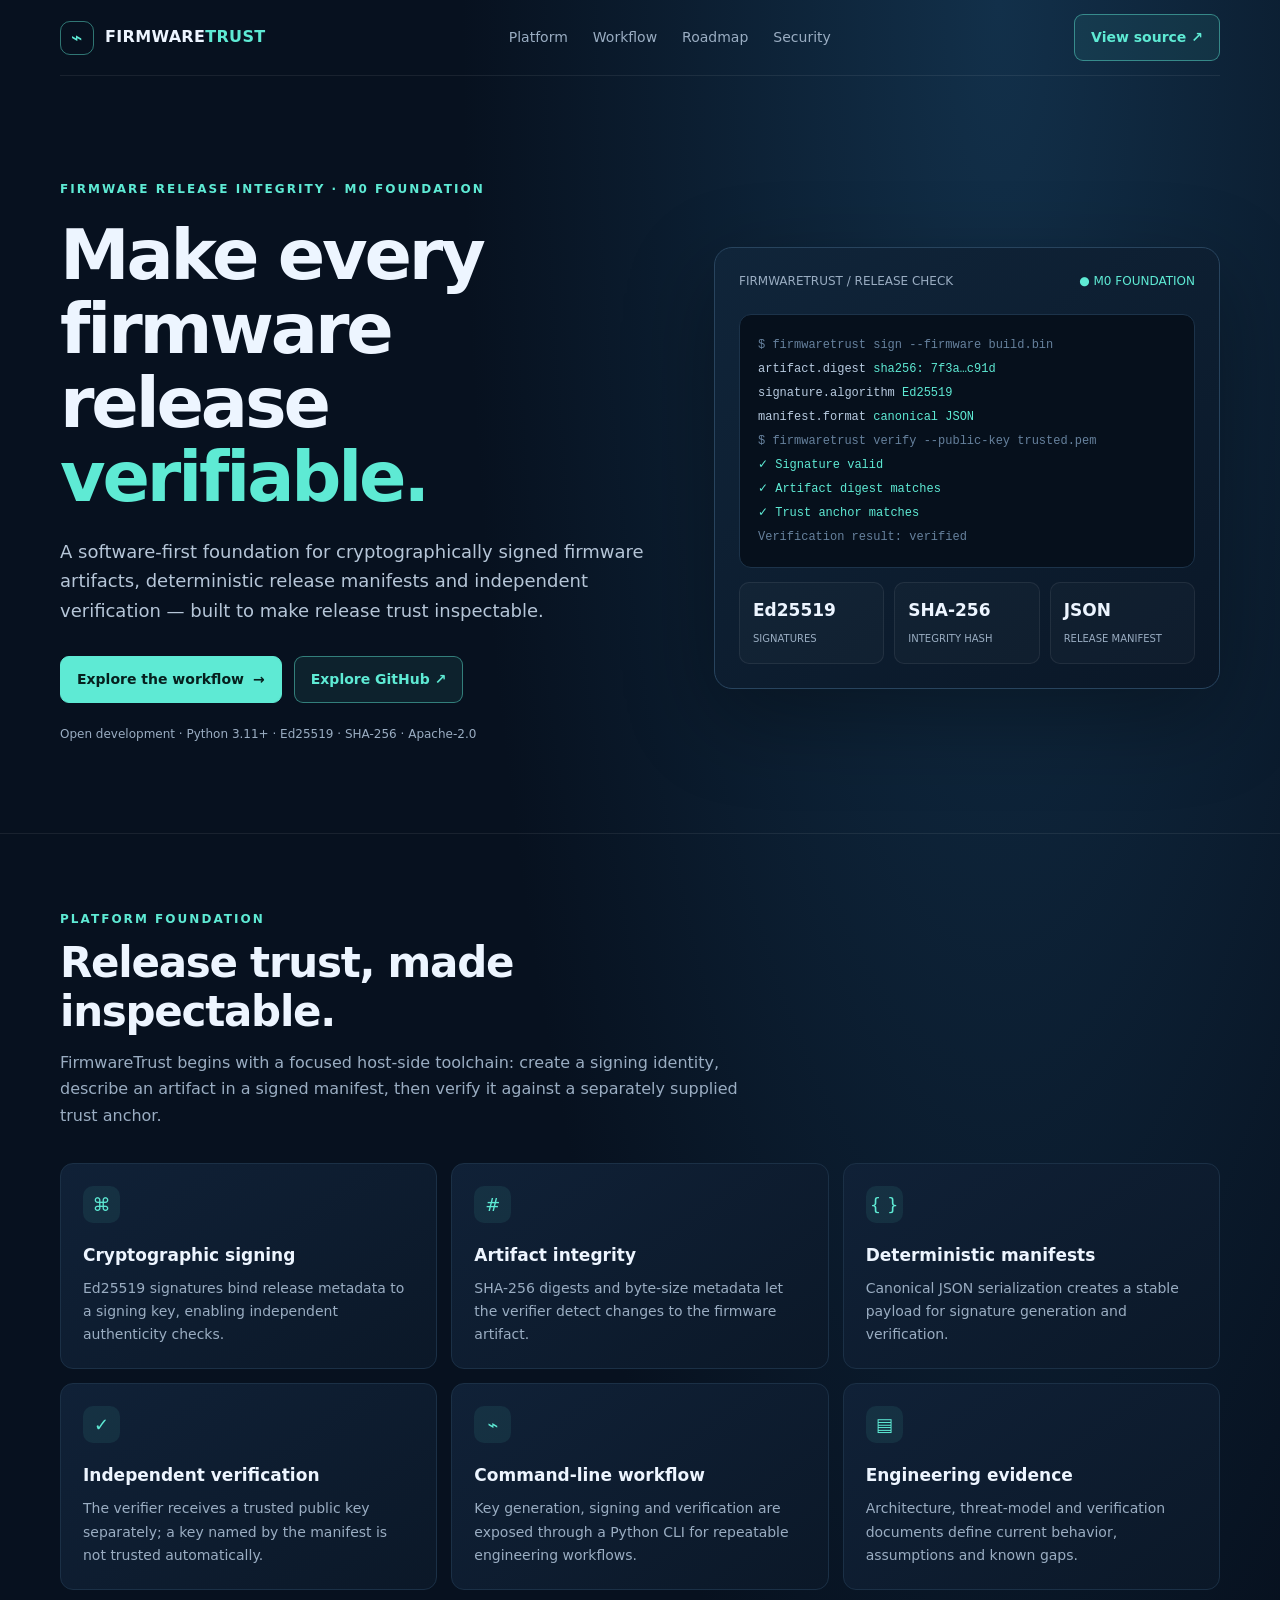
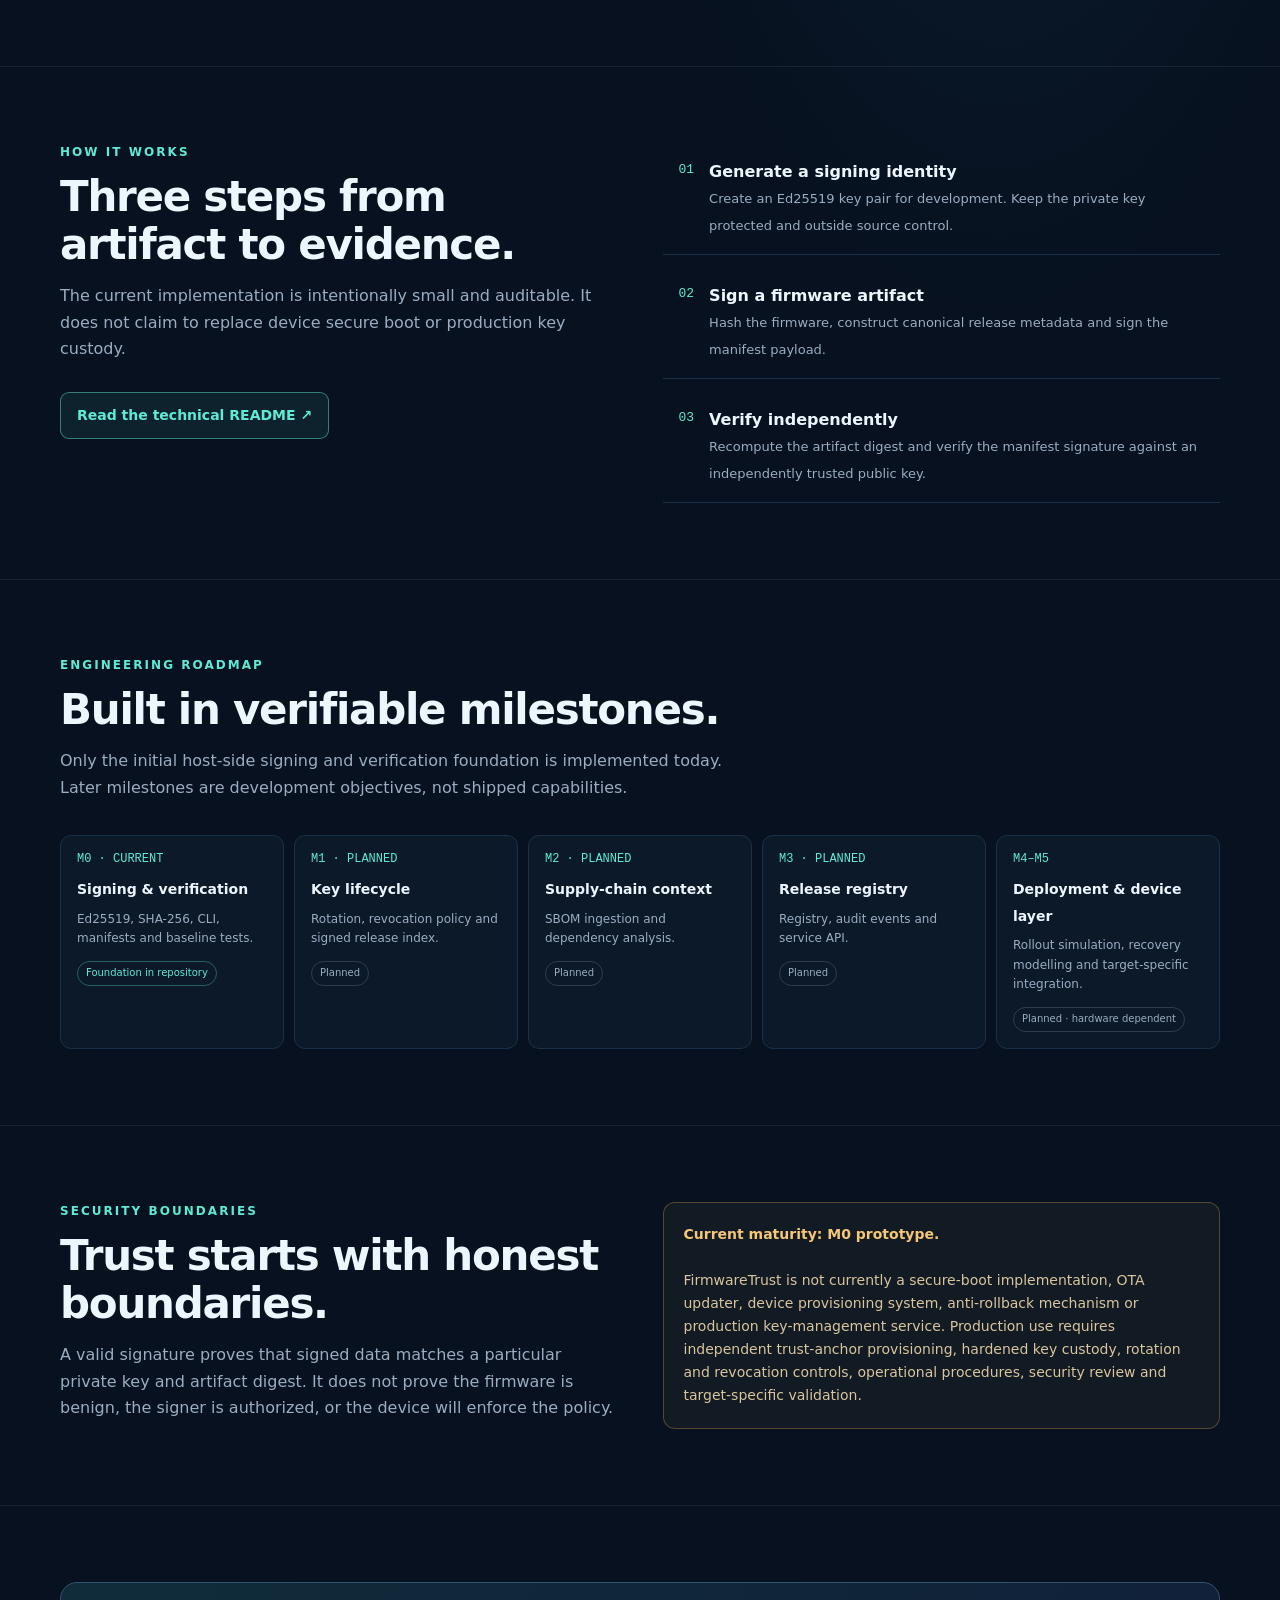
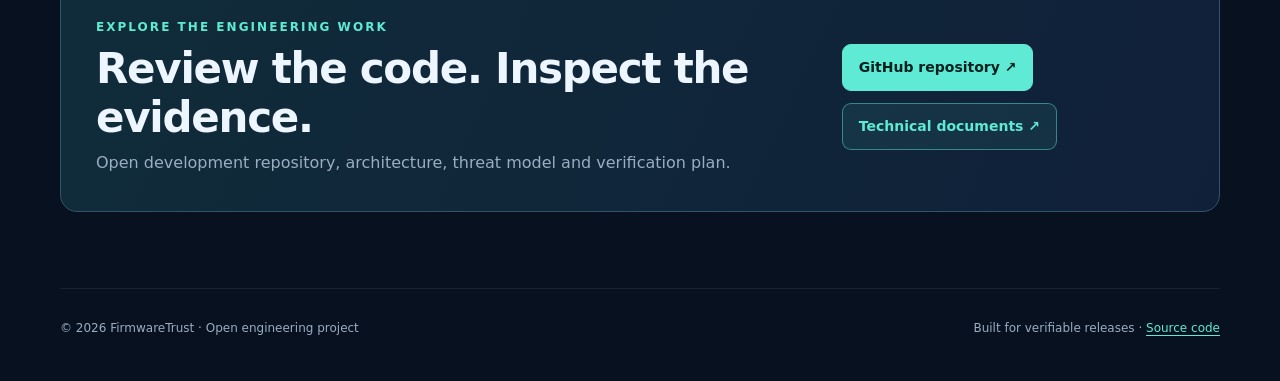
==== index.html @ 065ab433 "feat: add investor-ready FirmwareTrust product site" ====
<!doctype html>
<html lang="en">
<head>
<meta charset="utf-8"><meta name="viewport" content="width=device-width,initial-scale=1">
<meta name="theme-color" content="#07111f">
<meta name="description" content="FirmwareTrust — verifiable firmware releases, cryptographic signing and release integrity workflows.">
<meta property="og:title" content="FirmwareTrust | Firmware release integrity">
<meta property="og:description" content="A software-first foundation for trusted firmware releases.">
<title>FirmwareTrust — Firmware release integrity</title>
<style>
:root{color-scheme:dark;--bg:#07111f;--panel:#0d1b2c;--line:#1b3046;--muted:#9aadc2;--text:#edf5ff;--cyan:#5eead4;--blue:#7cb7ff;--amber:#f5c777;--max:1160px}
*{box-sizing:border-box}html{scroll-behavior:smooth}body{margin:0;background:radial-gradient(ellipse at 78% 0%,#12304a 0,transparent 38%),var(--bg);color:var(--text);font:16px/1.65 Inter,ui-sans-serif,system-ui,-apple-system,Segoe UI,sans-serif}a{color:inherit;text-decoration:none}.wrap{width:min(var(--max),calc(100% - 40px));margin:auto}.nav{height:76px;display:flex;align-items:center;justify-content:space-between;border-bottom:1px solid #ffffff12}.brand{display:flex;align-items:center;gap:11px;font-weight:750;letter-spacing:.02em}.mark{width:34px;height:34px;border:1px solid #5eead477;border-radius:10px;display:grid;place-items:center;color:var(--cyan);font-size:19px}.navlinks{display:flex;gap:25px;color:var(--muted);font-size:14px}.navlinks a:hover,.textlink:hover{color:var(--cyan)}.button{display:inline-flex;align-items:center;justify-content:center;gap:9px;border:1px solid #5eead477;background:#5eead414;color:var(--cyan);border-radius:9px;padding:11px 16px;font-weight:650;font-size:14px;transition:.2s}.button.primary{background:var(--cyan);color:#06201e;border-color:var(--cyan)}.button:hover{transform:translateY(-2px);filter:brightness(1.08)}.hero{padding:104px 0 76px;display:grid;grid-template-columns:1.08fr .92fr;gap:60px;align-items:center}.eyebrow{color:var(--cyan);font-size:12px;font-weight:750;letter-spacing:.17em;text-transform:uppercase}.hero h1{font-size:clamp(42px,6vw,70px);line-height:1.06;letter-spacing:-.045em;margin:18px 0 22px;max-width:720px}.hero h1 span{color:var(--cyan)}.lead{font-size:18px;color:#b6c6d8;max-width:620px}.actions{display:flex;gap:12px;flex-wrap:wrap;margin-top:30px}.micro{margin-top:22px;color:var(--muted);font-size:12px}.visual{background:linear-gradient(145deg,#10253a,#0a1727);border:1px solid #28445e;border-radius:18px;padding:24px;box-shadow:0 28px 90px #0005}.visualtop{display:flex;justify-content:space-between;color:var(--muted);font-size:12px;margin-bottom:22px}.live{color:var(--cyan)}.terminal{background:#06101c;border:1px solid #1c334a;border-radius:12px;padding:18px;font:12px/2 ui-monospace,SFMono-Regular,monospace;color:#b8cbe0;overflow:hidden}.terminal .ok{color:var(--cyan)}.terminal .dim{color:#66819d}.metricrow{display:grid;grid-template-columns:repeat(3,1fr);gap:10px;margin-top:14px}.metric{background:#ffffff06;border:1px solid #ffffff12;padding:13px;border-radius:10px}.metric b{display:block;font-size:17px}.metric small{color:var(--muted);font-size:10px}.section{padding:76px 0;border-top:1px solid #ffffff12}.sectionhead{max-width:700px;margin-bottom:34px}.section h2{font-size:clamp(28px,4vw,42px);letter-spacing:-.03em;line-height:1.15;margin:10px 0 14px}.sub{color:var(--muted);margin:0}.grid{display:grid;grid-template-columns:repeat(3,1fr);gap:14px}.card{padding:22px;background:linear-gradient(145deg,#102137,#0b1828);border:1px solid var(--line);border-radius:13px}.icon{width:37px;height:37px;border-radius:10px;background:#5eead414;color:var(--cyan);display:grid;place-items:center;margin-bottom:18px;font-size:18px}.card h3{margin:0 0 8px;font-size:17px}.card p{margin:0;color:var(--muted);font-size:14px}.split{display:grid;grid-template-columns:1fr 1fr;gap:45px;align-items:start}.steps{display:grid;gap:12px}.step{display:flex;gap:15px;padding:16px;border-bottom:1px solid var(--line)}.num{color:var(--cyan);font:13px ui-monospace,monospace;padding-top:3px}.step b{display:block}.step span{color:var(--muted);font-size:13px}.notice{border:1px solid #8e713a88;background:#f5c7770c;padding:20px;border-radius:12px;color:#d9c59e;font-size:14px}.notice b{color:var(--amber)}.roadmap{display:grid;grid-template-columns:repeat(5,1fr);gap:10px}.milestone{border:1px solid var(--line);background:#0c1929;border-radius:11px;padding:16px}.milestone strong{display:block;color:var(--cyan);font:12px ui-monospace,monospace;margin-bottom:10px}.milestone b{font-size:14px}.milestone p{font-size:12px;color:var(--muted);margin:7px 0 0}.status{display:inline-block;border:1px solid #5eead455;border-radius:30px;padding:3px 8px;color:var(--cyan);font-size:10px;margin-top:12px}.status.planned{color:var(--muted);border-color:#71849a55}.cta{background:linear-gradient(115deg,#102c3a,#102039);border:1px solid #31546a;border-radius:17px;padding:35px;display:flex;justify-content:space-between;gap:25px;align-items:center}.cta p{color:var(--muted);margin:8px 0 0}.footer{padding:30px 0 42px;color:var(--muted);font-size:12px;display:flex;justify-content:space-between;gap:15px;border-top:1px solid #ffffff12}.textlink{color:var(--cyan);text-decoration:underline;text-underline-offset:3px}
@media(max-width:850px){.hero{grid-template-columns:1fr;padding:75px 0 55px;gap:35px}.grid{grid-template-columns:repeat(2,1fr)}.roadmap{grid-template-columns:repeat(2,1fr)}.split{grid-template-columns:1fr}.navlinks{display:none}}
@media(max-width:540px){.wrap{width:min(var(--max),calc(100% - 28px))}.hero h1{font-size:43px}.grid{grid-template-columns:1fr}.roadmap{grid-template-columns:1fr}.cta,.footer{flex-direction:column;align-items:flex-start}.section{padding:55px 0}.visual{padding:16px}.metricrow{gap:6px}.metric{padding:9px}}
</style>
</head>
<body>
<header class="wrap nav"><a class="brand" href="#"><span class="mark">⌁</span><span>FIRMWARE<span style="color:var(--cyan)">TRUST</span></span></a><nav class="navlinks"><a href="#platform">Platform</a><a href="#workflow">Workflow</a><a href="#roadmap">Roadmap</a><a href="#security">Security</a></nav><a class="button" href="https://github.com/yobi369/FirmwareTrust" target="_blank" rel="noreferrer">View source ↗</a></header>
<main>
<section class="wrap hero"><div><div class="eyebrow">Firmware release integrity · M0 foundation</div><h1>Make every firmware release <span>verifiable.</span></h1><p class="lead">A software-first foundation for cryptographically signed firmware artifacts, deterministic release manifests and independent verification — built to make release trust inspectable.</p><div class="actions"><a class="button primary" href="#workflow">Explore the workflow <span>→</span></a><a class="button" href="https://github.com/yobi369/FirmwareTrust" target="_blank" rel="noreferrer">Explore GitHub ↗</a></div><p class="micro">Open development · Python 3.11+ · Ed25519 · SHA-256 · Apache-2.0</p></div>
<div class="visual"><div class="visualtop"><span>FIRMWARETRUST / RELEASE CHECK</span><span class="live">● M0 FOUNDATION</span></div><div class="terminal"><div class="dim">$ firmwaretrust sign --firmware build.bin</div><div>artifact.digest <span class="ok">sha256: 7f3a…c91d</span></div><div>signature.algorithm <span class="ok">Ed25519</span></div><div>manifest.format <span class="ok">canonical JSON</span></div><div class="dim">$ firmwaretrust verify --public-key trusted.pem</div><div class="ok">✓ Signature valid</div><div class="ok">✓ Artifact digest matches</div><div class="ok">✓ Trust anchor matches</div><div class="dim">Verification result: verified</div></div><div class="metricrow"><div class="metric"><b>Ed25519</b><small>SIGNATURES</small></div><div class="metric"><b>SHA-256</b><small>INTEGRITY HASH</small></div><div class="metric"><b>JSON</b><small>RELEASE MANIFEST</small></div></div></div></section>
<section class="section" id="platform"><div class="wrap"><div class="sectionhead"><div class="eyebrow">Platform foundation</div><h2>Release trust, made inspectable.</h2><p class="sub">FirmwareTrust begins with a focused host-side toolchain: create a signing identity, describe an artifact in a signed manifest, then verify it against a separately supplied trust anchor.</p></div><div class="grid">
<article class="card"><div class="icon">⌘</div><h3>Cryptographic signing</h3><p>Ed25519 signatures bind release metadata to a signing key, enabling independent authenticity checks.</p></article>
<article class="card"><div class="icon">#</div><h3>Artifact integrity</h3><p>SHA-256 digests and byte-size metadata let the verifier detect changes to the firmware artifact.</p></article>
<article class="card"><div class="icon">{ }</div><h3>Deterministic manifests</h3><p>Canonical JSON serialization creates a stable payload for signature generation and verification.</p></article>
<article class="card"><div class="icon">✓</div><h3>Independent verification</h3><p>The verifier receives a trusted public key separately; a key named by the manifest is not trusted automatically.</p></article>
<article class="card"><div class="icon">⌁</div><h3>Command-line workflow</h3><p>Key generation, signing and verification are exposed through a Python CLI for repeatable engineering workflows.</p></article>
<article class="card"><div class="icon">▤</div><h3>Engineering evidence</h3><p>Architecture, threat-model and verification documents define current behavior, assumptions and known gaps.</p></article>
</div></div></section>
<section class="section" id="workflow"><div class="wrap split"><div><div class="eyebrow">How it works</div><h2>Three steps from artifact to evidence.</h2><p class="sub">The current implementation is intentionally small and auditable. It does not claim to replace device secure boot or production key custody.</p><div class="actions"><a class="button" href="https://github.com/yobi369/FirmwareTrust/blob/main/README.md" target="_blank" rel="noreferrer">Read the technical README ↗</a></div></div><div class="steps"><div class="step"><div class="num">01</div><div><b>Generate a signing identity</b><span>Create an Ed25519 key pair for development. Keep the private key protected and outside source control.</span></div></div><div class="step"><div class="num">02</div><div><b>Sign a firmware artifact</b><span>Hash the firmware, construct canonical release metadata and sign the manifest payload.</span></div></div><div class="step"><div class="num">03</div><div><b>Verify independently</b><span>Recompute the artifact digest and verify the manifest signature against an independently trusted public key.</span></div></div></div></div></section>
<section class="section" id="roadmap"><div class="wrap"><div class="sectionhead"><div class="eyebrow">Engineering roadmap</div><h2>Built in verifiable milestones.</h2><p class="sub">Only the initial host-side signing and verification foundation is implemented today. Later milestones are development objectives, not shipped capabilities.</p></div><div class="roadmap"><div class="milestone"><strong>M0 · CURRENT</strong><b>Signing & verification</b><p>Ed25519, SHA-256, CLI, manifests and baseline tests.</p><span class="status">Foundation in repository</span></div><div class="milestone"><strong>M1 · PLANNED</strong><b>Key lifecycle</b><p>Rotation, revocation policy and signed release index.</p><span class="status planned">Planned</span></div><div class="milestone"><strong>M2 · PLANNED</strong><b>Supply-chain context</b><p>SBOM ingestion and dependency analysis.</p><span class="status planned">Planned</span></div><div class="milestone"><strong>M3 · PLANNED</strong><b>Release registry</b><p>Registry, audit events and service API.</p><span class="status planned">Planned</span></div><div class="milestone"><strong>M4–M5</strong><b>Deployment & device layer</b><p>Rollout simulation, recovery modelling and target-specific integration.</p><span class="status planned">Planned · hardware dependent</span></div></div></div></section>
<section class="section" id="security"><div class="wrap split"><div><div class="eyebrow">Security boundaries</div><h2>Trust starts with honest boundaries.</h2><p class="sub">A valid signature proves that signed data matches a particular private key and artifact digest. It does not prove the firmware is benign, the signer is authorized, or the device will enforce the policy.</p></div><div class="notice"><b>Current maturity: M0 prototype.</b><br><br>FirmwareTrust is not currently a secure-boot implementation, OTA updater, device provisioning system, anti-rollback mechanism or production key-management service. Production use requires independent trust-anchor provisioning, hardened key custody, rotation and revocation controls, operational procedures, security review and target-specific validation.</div></div></section>
<section class="section"><div class="wrap"><div class="cta"><div><div class="eyebrow">Explore the engineering work</div><h2 style="margin:8px 0 0">Review the code. Inspect the evidence.</h2><p>Open development repository, architecture, threat model and verification plan.</p></div><div class="actions" style="margin:0"><a class="button primary" href="https://github.com/yobi369/FirmwareTrust" target="_blank" rel="noreferrer">GitHub repository ↗</a><a class="button" href="https://github.com/yobi369/FirmwareTrust/tree/main/docs" target="_blank" rel="noreferrer">Technical documents ↗</a></div></div></div></section>
</main>
<footer class="wrap footer"><span>© <span id="year"></span> FirmwareTrust · Open engineering project</span><span>Built for verifiable releases · <a class="textlink" href="https://github.com/yobi369/FirmwareTrust">Source code</a></span></footer>
<script>document.getElementById('year').textContent=new Date().getFullYear();</script>
</body></html>
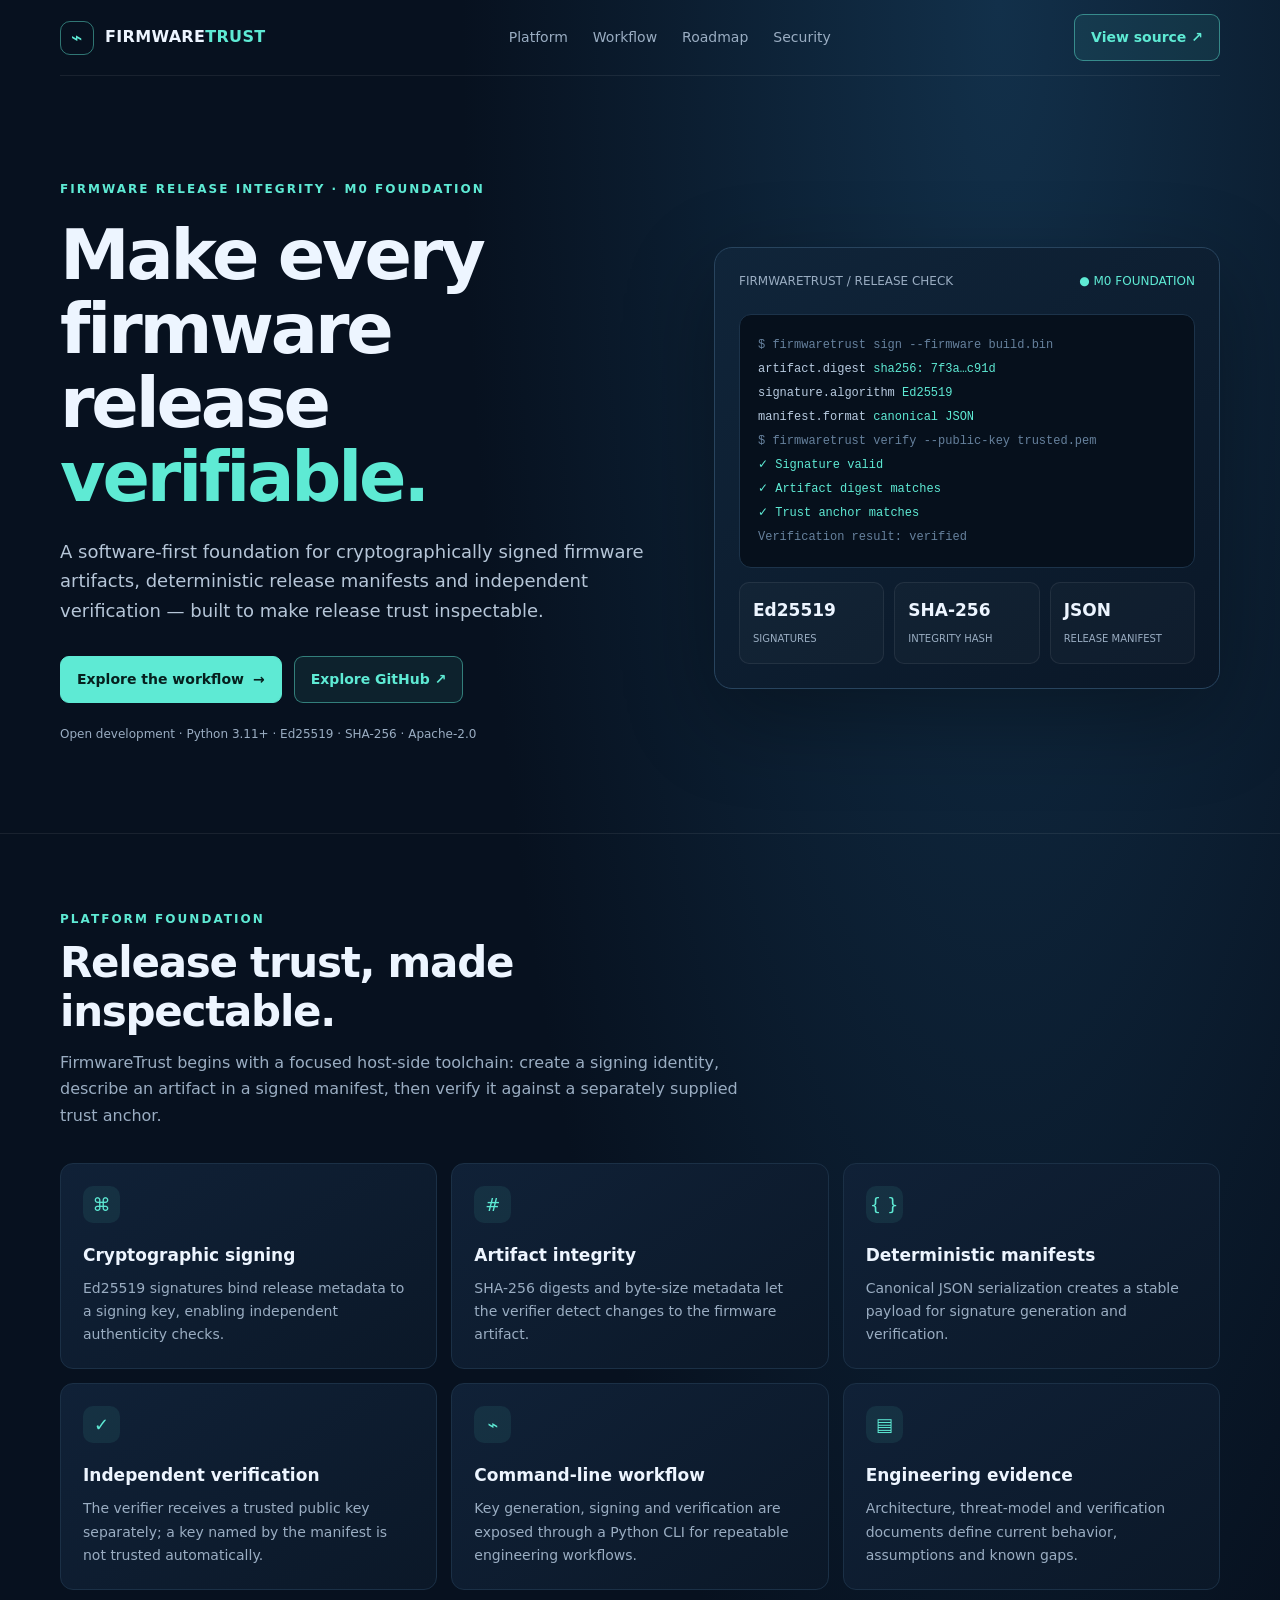
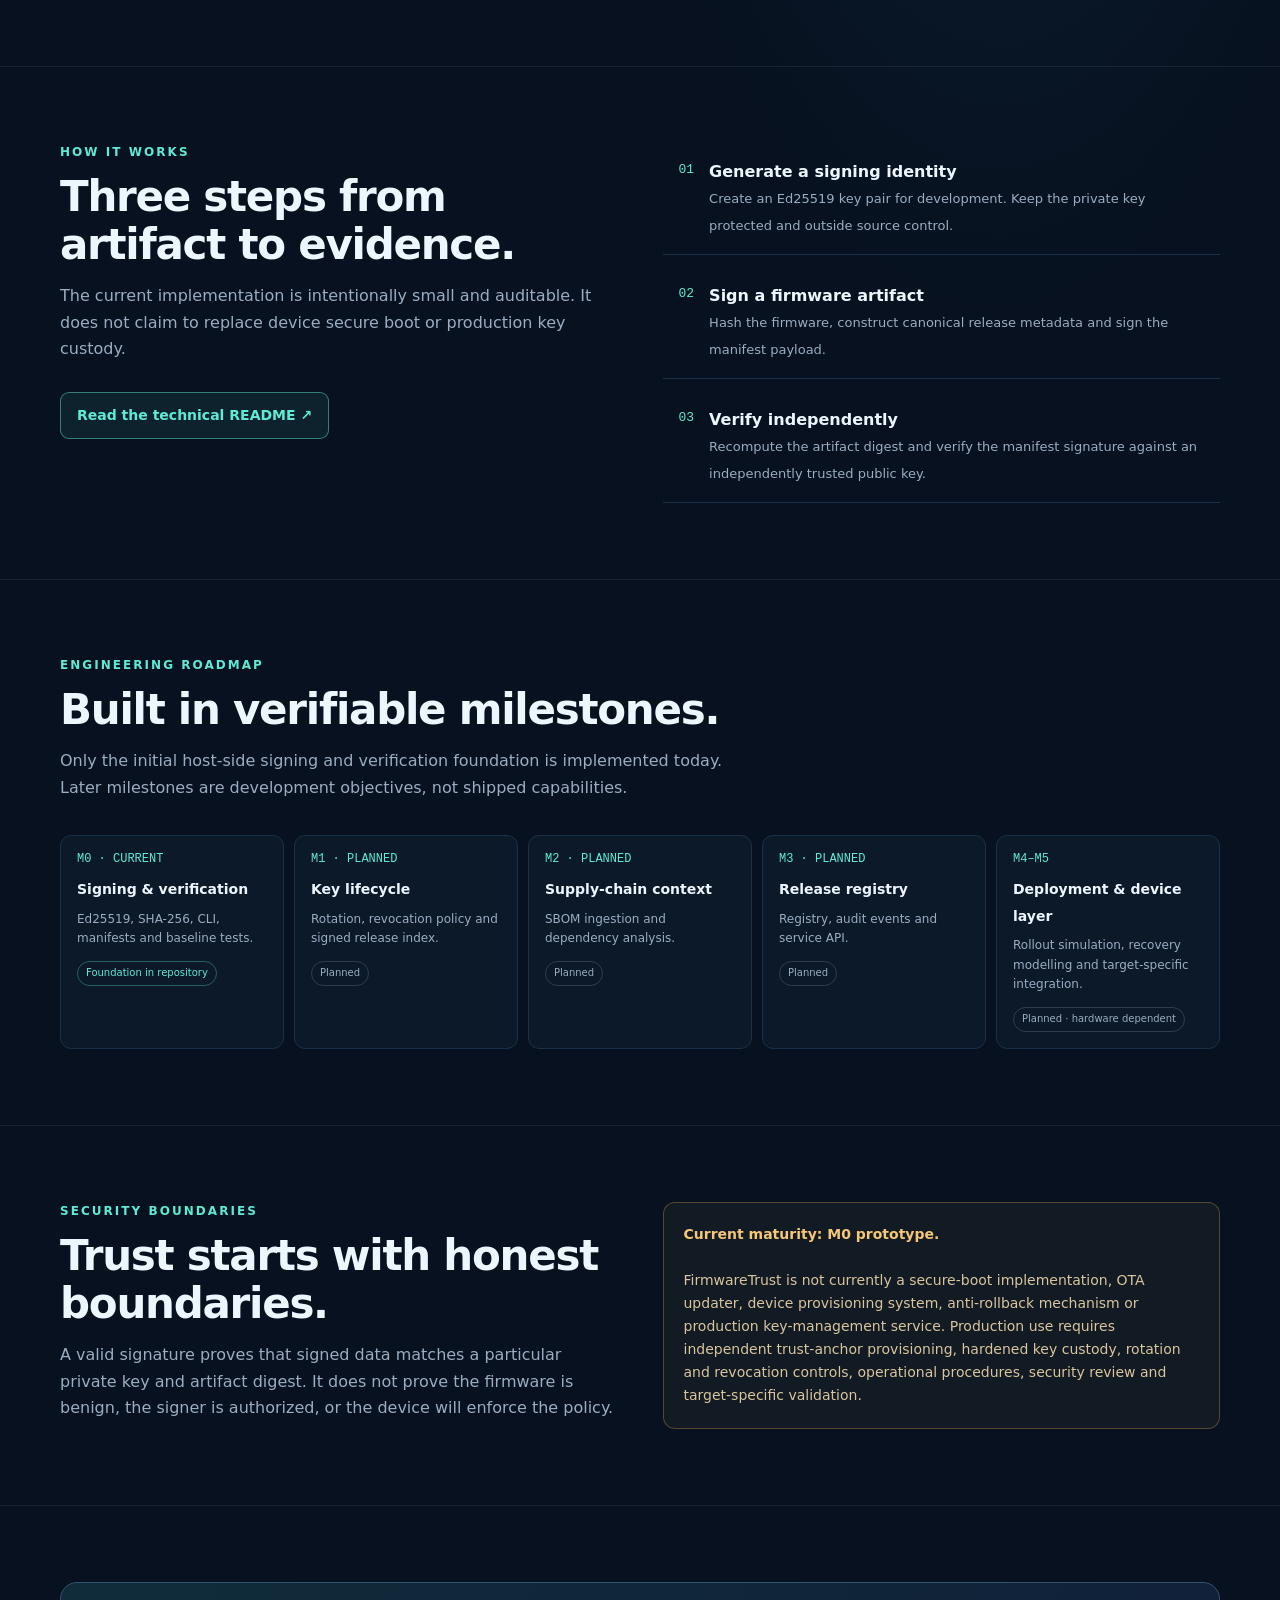
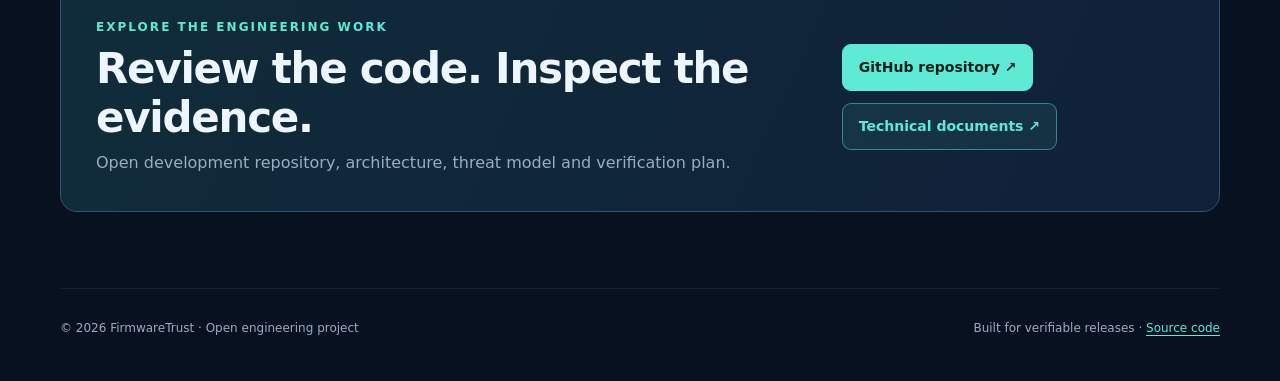
==== commit 432c6e00: "chore: remove unnecessary inline script from public site" ====
--- a/index.html
+++ b/index.html
@@ -32,6 +32,6 @@
 <section class="section" id="security"><div class="wrap split"><div><div class="eyebrow">Security boundaries</div><h2>Trust starts with honest boundaries.</h2><p class="sub">A valid signature proves that signed data matches a particular private key and artifact digest. It does not prove the firmware is benign, the signer is authorized, or the device will enforce the policy.</p></div><div class="notice"><b>Current maturity: M0 prototype.</b><br><br>FirmwareTrust is not currently a secure-boot implementation, OTA updater, device provisioning system, anti-rollback mechanism or production key-management service. Production use requires independent trust-anchor provisioning, hardened key custody, rotation and revocation controls, operational procedures, security review and target-specific validation.</div></div></section>
 <section class="section"><div class="wrap"><div class="cta"><div><div class="eyebrow">Explore the engineering work</div><h2 style="margin:8px 0 0">Review the code. Inspect the evidence.</h2><p>Open development repository, architecture, threat model and verification plan.</p></div><div class="actions" style="margin:0"><a class="button primary" href="https://github.com/yobi369/FirmwareTrust" target="_blank" rel="noreferrer">GitHub repository ↗</a><a class="button" href="https://github.com/yobi369/FirmwareTrust/tree/main/docs" target="_blank" rel="noreferrer">Technical documents ↗</a></div></div></div></section>
 </main>
-<footer class="wrap footer"><span>© <span id="year"></span> FirmwareTrust · Open engineering project</span><span>Built for verifiable releases · <a class="textlink" href="https://github.com/yobi369/FirmwareTrust">Source code</a></span></footer>
-<script>document.getElementById('year').textContent=new Date().getFullYear();</script>
+<footer class="wrap footer"><span>© 2026 FirmwareTrust · Open engineering project</span><span>Built for verifiable releases · <a class="textlink" href="https://github.com/yobi369/FirmwareTrust">Source code</a></span></footer>
+
 </body></html>
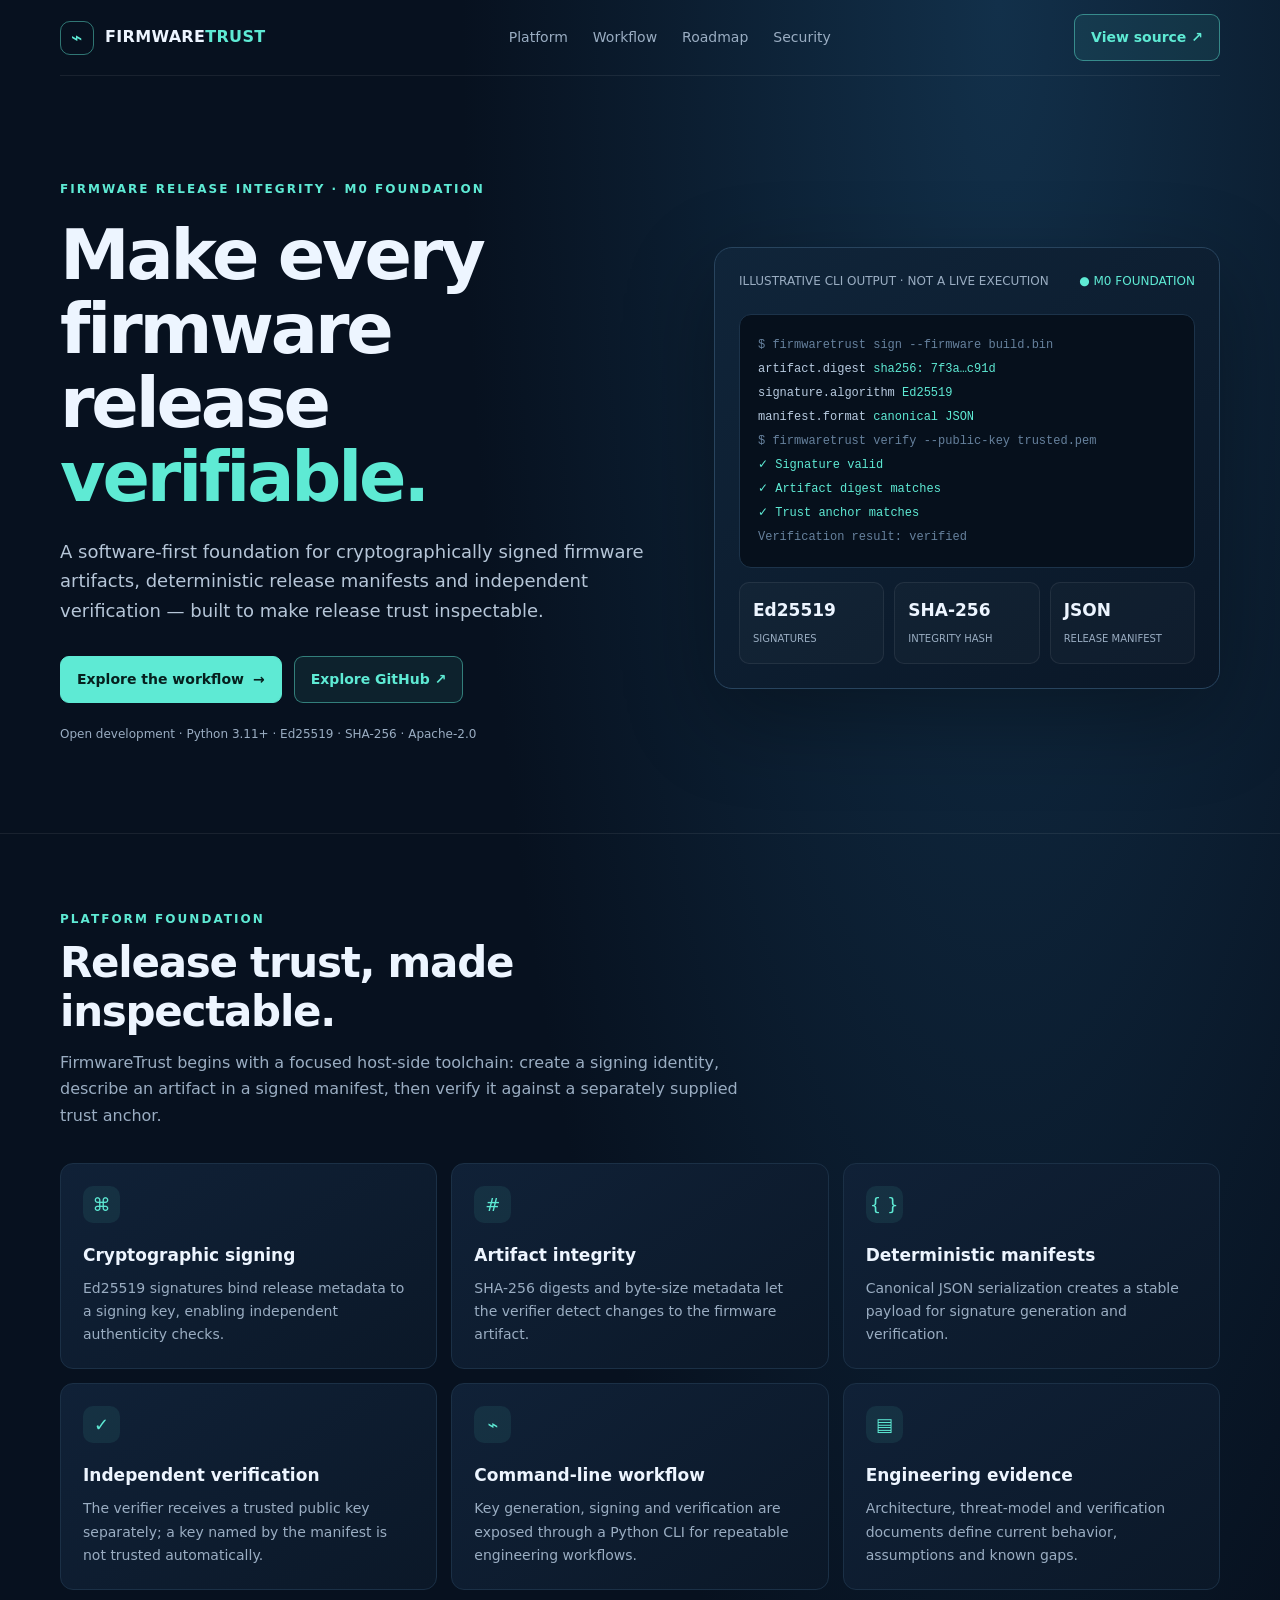
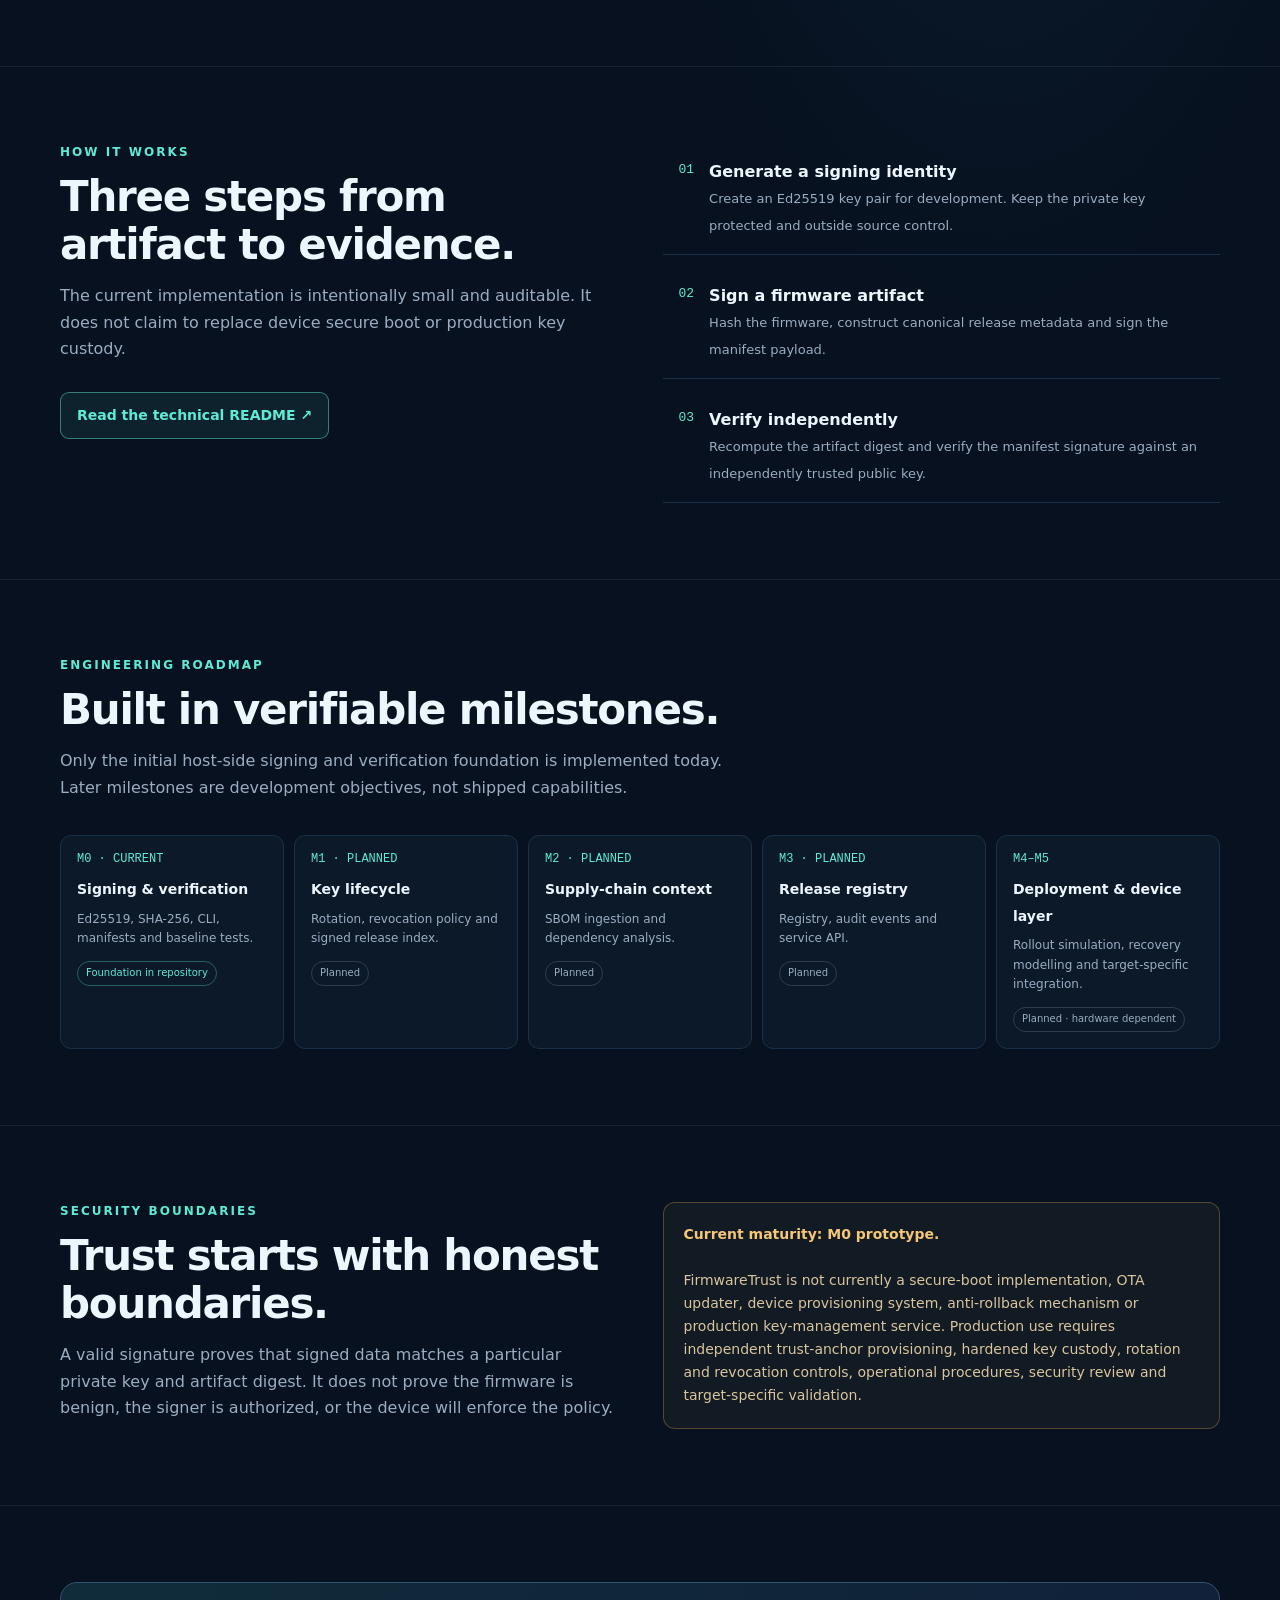
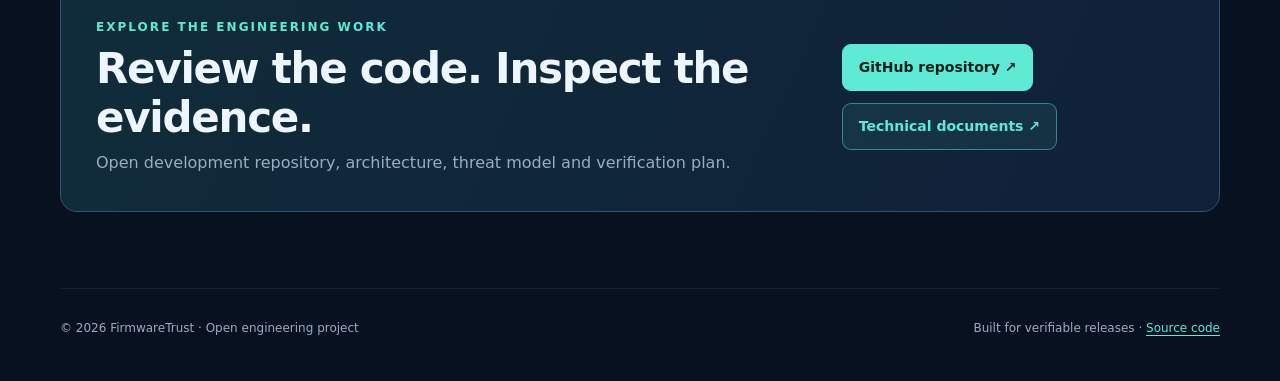
==== commit 2b6e95d6: "docs: label showcase terminal as illustrative" ====
--- a/index.html
+++ b/index.html
@@ -18,7 +18,7 @@
 <header class="wrap nav"><a class="brand" href="#"><span class="mark">⌁</span><span>FIRMWARE<span style="color:var(--cyan)">TRUST</span></span></a><nav class="navlinks"><a href="#platform">Platform</a><a href="#workflow">Workflow</a><a href="#roadmap">Roadmap</a><a href="#security">Security</a></nav><a class="button" href="https://github.com/yobi369/FirmwareTrust" target="_blank" rel="noreferrer">View source ↗</a></header>
 <main>
 <section class="wrap hero"><div><div class="eyebrow">Firmware release integrity · M0 foundation</div><h1>Make every firmware release <span>verifiable.</span></h1><p class="lead">A software-first foundation for cryptographically signed firmware artifacts, deterministic release manifests and independent verification — built to make release trust inspectable.</p><div class="actions"><a class="button primary" href="#workflow">Explore the workflow <span>→</span></a><a class="button" href="https://github.com/yobi369/FirmwareTrust" target="_blank" rel="noreferrer">Explore GitHub ↗</a></div><p class="micro">Open development · Python 3.11+ · Ed25519 · SHA-256 · Apache-2.0</p></div>
-<div class="visual"><div class="visualtop"><span>FIRMWARETRUST / RELEASE CHECK</span><span class="live">● M0 FOUNDATION</span></div><div class="terminal"><div class="dim">$ firmwaretrust sign --firmware build.bin</div><div>artifact.digest <span class="ok">sha256: 7f3a…c91d</span></div><div>signature.algorithm <span class="ok">Ed25519</span></div><div>manifest.format <span class="ok">canonical JSON</span></div><div class="dim">$ firmwaretrust verify --public-key trusted.pem</div><div class="ok">✓ Signature valid</div><div class="ok">✓ Artifact digest matches</div><div class="ok">✓ Trust anchor matches</div><div class="dim">Verification result: verified</div></div><div class="metricrow"><div class="metric"><b>Ed25519</b><small>SIGNATURES</small></div><div class="metric"><b>SHA-256</b><small>INTEGRITY HASH</small></div><div class="metric"><b>JSON</b><small>RELEASE MANIFEST</small></div></div></div></section>
+<div class="visual"><div class="visualtop"><span>ILLUSTRATIVE CLI OUTPUT · NOT A LIVE EXECUTION</span><span class="live">● M0 FOUNDATION</span></div><div class="terminal"><div class="dim">$ firmwaretrust sign --firmware build.bin</div><div>artifact.digest <span class="ok">sha256: 7f3a…c91d</span></div><div>signature.algorithm <span class="ok">Ed25519</span></div><div>manifest.format <span class="ok">canonical JSON</span></div><div class="dim">$ firmwaretrust verify --public-key trusted.pem</div><div class="ok">✓ Signature valid</div><div class="ok">✓ Artifact digest matches</div><div class="ok">✓ Trust anchor matches</div><div class="dim">Verification result: verified</div></div><div class="metricrow"><div class="metric"><b>Ed25519</b><small>SIGNATURES</small></div><div class="metric"><b>SHA-256</b><small>INTEGRITY HASH</small></div><div class="metric"><b>JSON</b><small>RELEASE MANIFEST</small></div></div></div></section>
 <section class="section" id="platform"><div class="wrap"><div class="sectionhead"><div class="eyebrow">Platform foundation</div><h2>Release trust, made inspectable.</h2><p class="sub">FirmwareTrust begins with a focused host-side toolchain: create a signing identity, describe an artifact in a signed manifest, then verify it against a separately supplied trust anchor.</p></div><div class="grid">
 <article class="card"><div class="icon">⌘</div><h3>Cryptographic signing</h3><p>Ed25519 signatures bind release metadata to a signing key, enabling independent authenticity checks.</p></article>
 <article class="card"><div class="icon">#</div><h3>Artifact integrity</h3><p>SHA-256 digests and byte-size metadata let the verifier detect changes to the firmware artifact.</p></article>
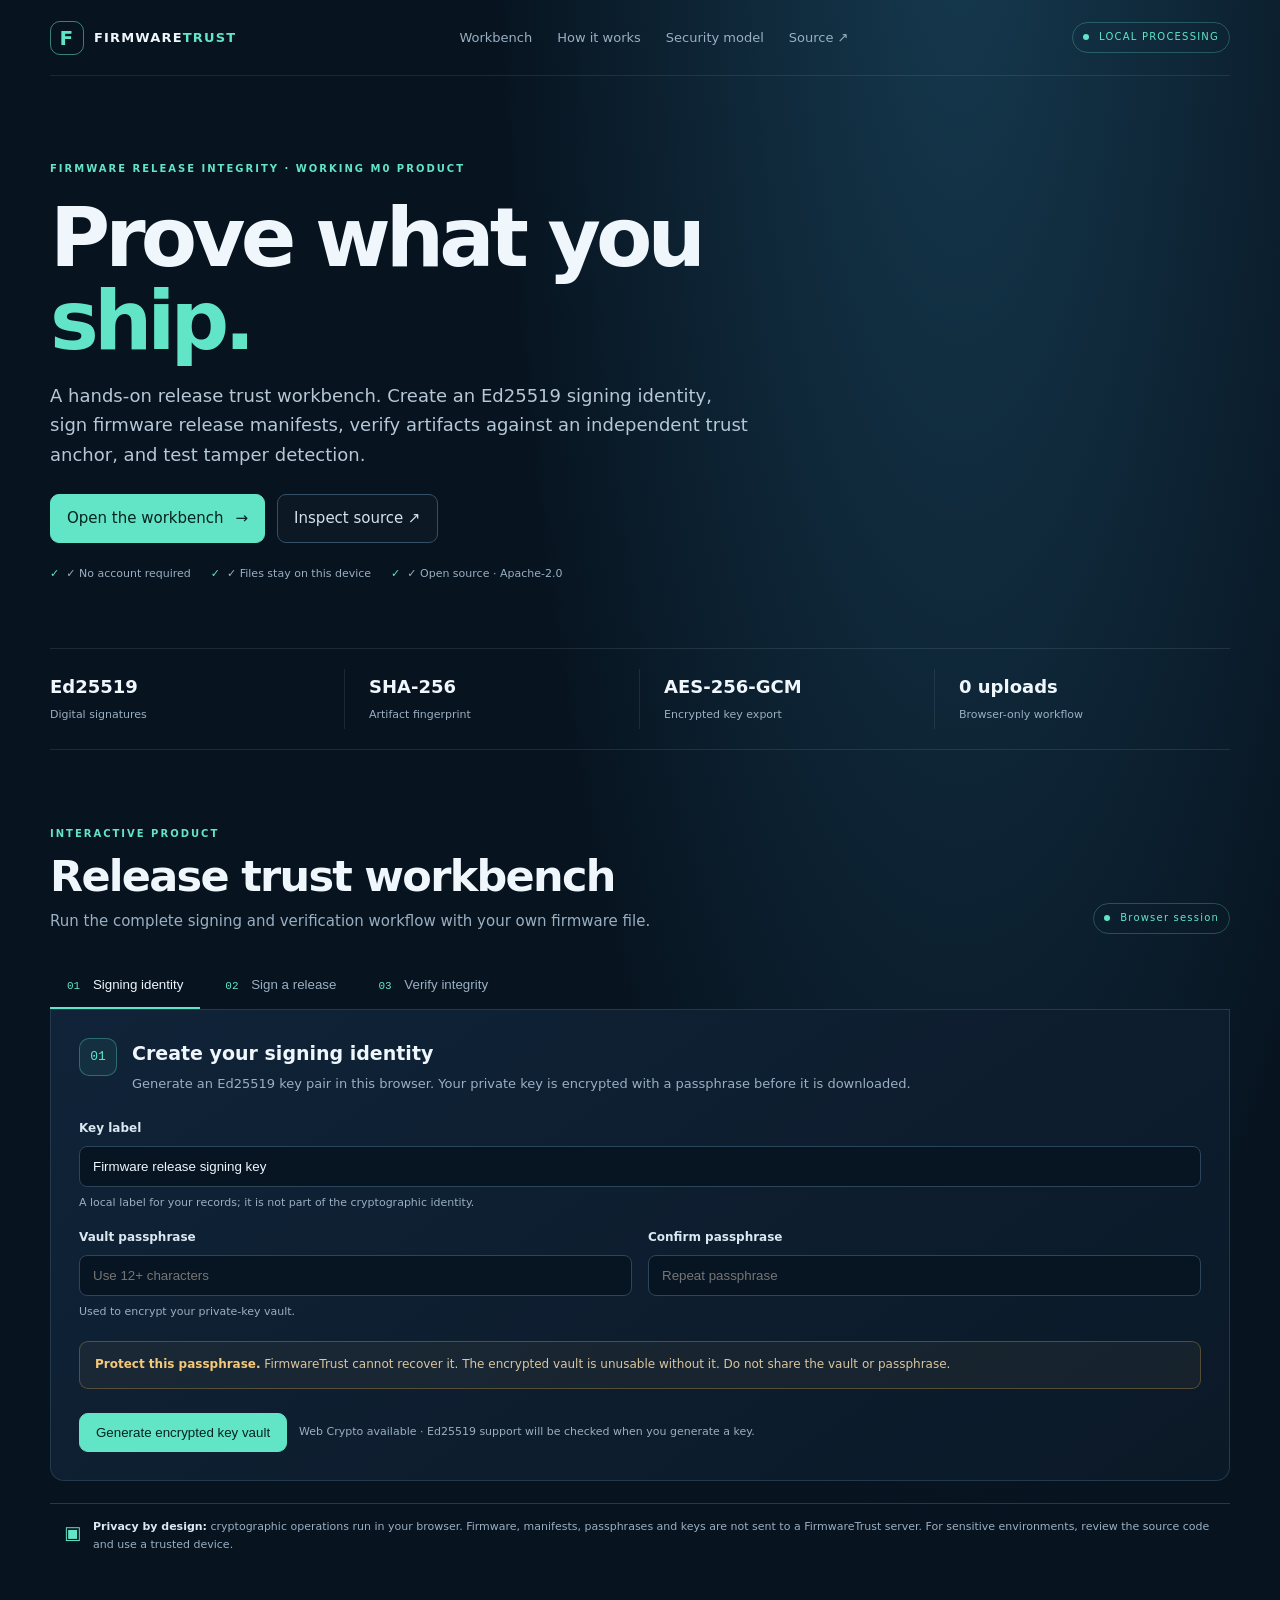
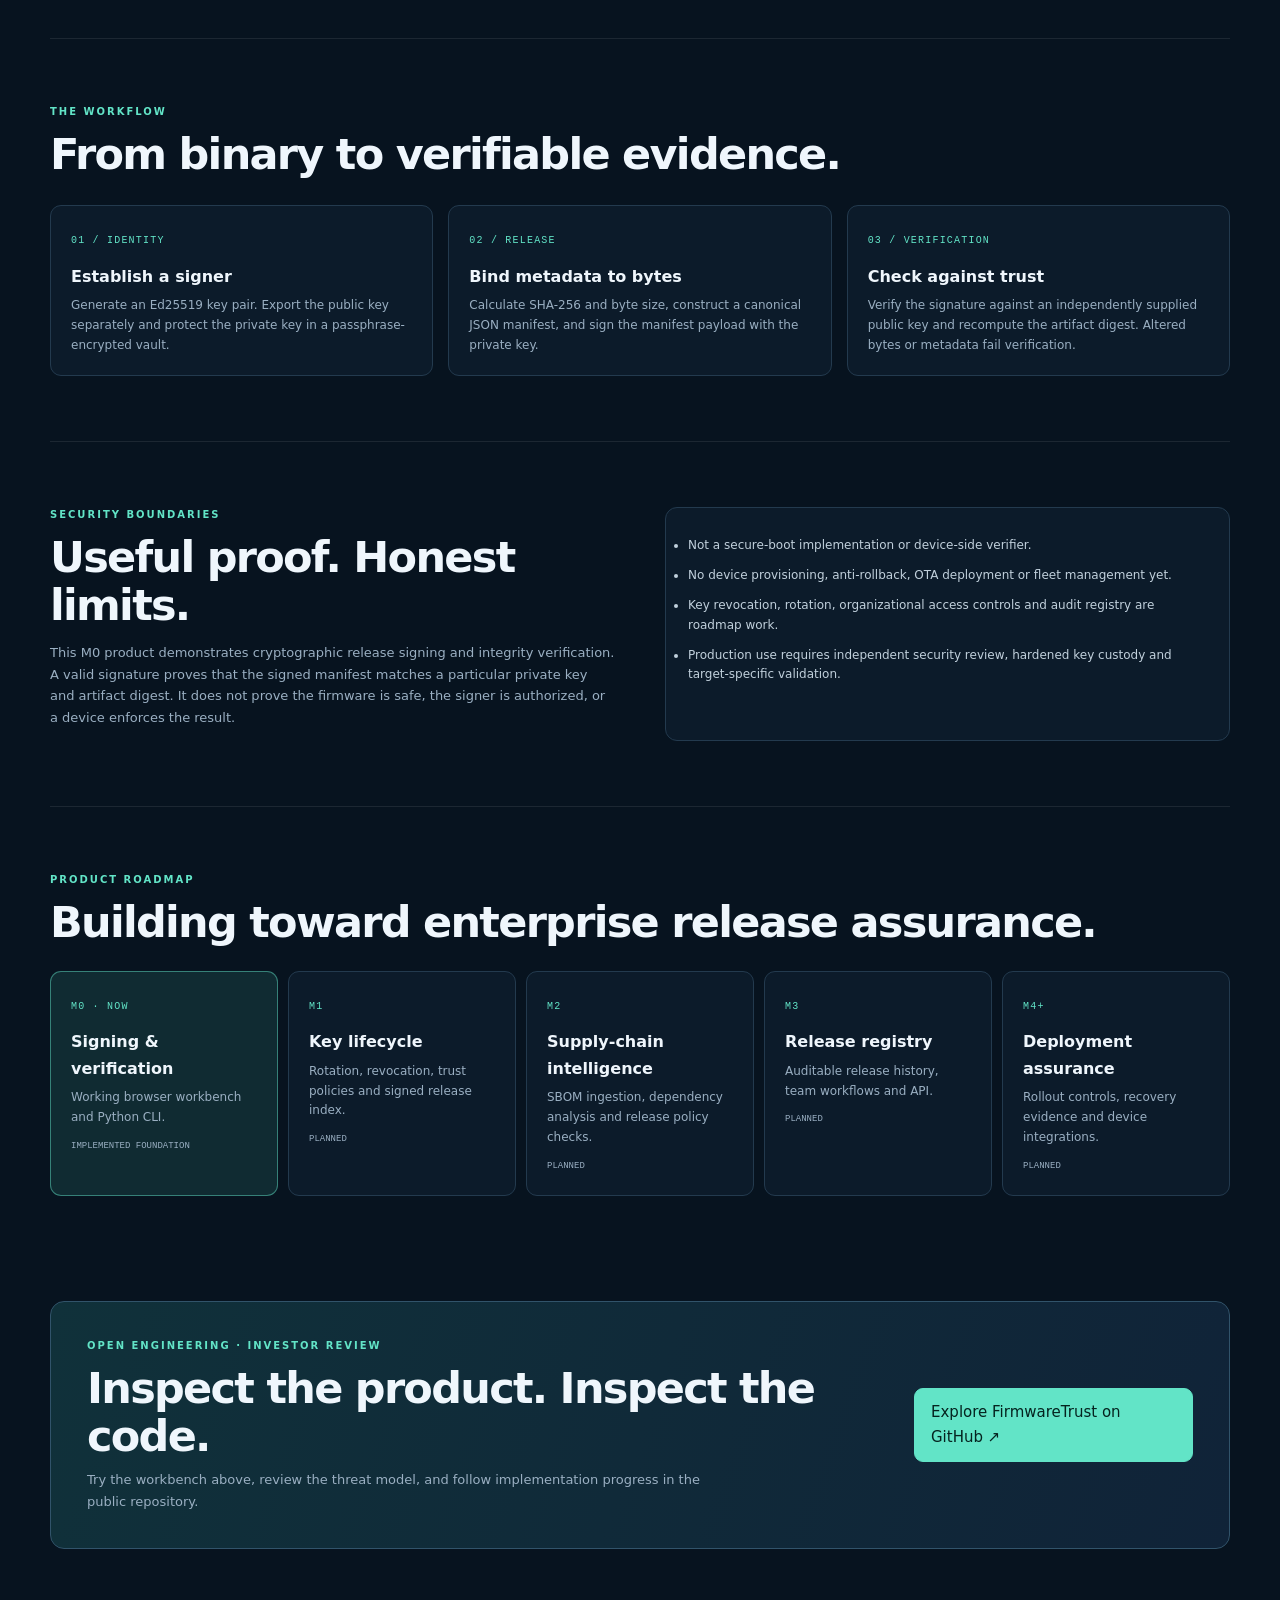
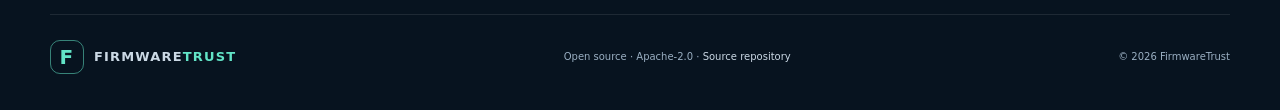
==== commit 58e4824d: "feat: replace brochure with interactive FirmwareTrust product" ====
--- a/index.html
+++ b/index.html
@@ -2,36 +2,80 @@
 <html lang="en">
 <head>
 <meta charset="utf-8"><meta name="viewport" content="width=device-width,initial-scale=1">
-<meta name="theme-color" content="#07111f">
-<meta name="description" content="FirmwareTrust — verifiable firmware releases, cryptographic signing and release integrity workflows.">
-<meta property="og:title" content="FirmwareTrust | Firmware release integrity">
-<meta property="og:description" content="A software-first foundation for trusted firmware releases.">
-<title>FirmwareTrust — Firmware release integrity</title>
-<style>
-:root{color-scheme:dark;--bg:#07111f;--panel:#0d1b2c;--line:#1b3046;--muted:#9aadc2;--text:#edf5ff;--cyan:#5eead4;--blue:#7cb7ff;--amber:#f5c777;--max:1160px}
-*{box-sizing:border-box}html{scroll-behavior:smooth}body{margin:0;background:radial-gradient(ellipse at 78% 0%,#12304a 0,transparent 38%),var(--bg);color:var(--text);font:16px/1.65 Inter,ui-sans-serif,system-ui,-apple-system,Segoe UI,sans-serif}a{color:inherit;text-decoration:none}.wrap{width:min(var(--max),calc(100% - 40px));margin:auto}.nav{height:76px;display:flex;align-items:center;justify-content:space-between;border-bottom:1px solid #ffffff12}.brand{display:flex;align-items:center;gap:11px;font-weight:750;letter-spacing:.02em}.mark{width:34px;height:34px;border:1px solid #5eead477;border-radius:10px;display:grid;place-items:center;color:var(--cyan);font-size:19px}.navlinks{display:flex;gap:25px;color:var(--muted);font-size:14px}.navlinks a:hover,.textlink:hover{color:var(--cyan)}.button{display:inline-flex;align-items:center;justify-content:center;gap:9px;border:1px solid #5eead477;background:#5eead414;color:var(--cyan);border-radius:9px;padding:11px 16px;font-weight:650;font-size:14px;transition:.2s}.button.primary{background:var(--cyan);color:#06201e;border-color:var(--cyan)}.button:hover{transform:translateY(-2px);filter:brightness(1.08)}.hero{padding:104px 0 76px;display:grid;grid-template-columns:1.08fr .92fr;gap:60px;align-items:center}.eyebrow{color:var(--cyan);font-size:12px;font-weight:750;letter-spacing:.17em;text-transform:uppercase}.hero h1{font-size:clamp(42px,6vw,70px);line-height:1.06;letter-spacing:-.045em;margin:18px 0 22px;max-width:720px}.hero h1 span{color:var(--cyan)}.lead{font-size:18px;color:#b6c6d8;max-width:620px}.actions{display:flex;gap:12px;flex-wrap:wrap;margin-top:30px}.micro{margin-top:22px;color:var(--muted);font-size:12px}.visual{background:linear-gradient(145deg,#10253a,#0a1727);border:1px solid #28445e;border-radius:18px;padding:24px;box-shadow:0 28px 90px #0005}.visualtop{display:flex;justify-content:space-between;color:var(--muted);font-size:12px;margin-bottom:22px}.live{color:var(--cyan)}.terminal{background:#06101c;border:1px solid #1c334a;border-radius:12px;padding:18px;font:12px/2 ui-monospace,SFMono-Regular,monospace;color:#b8cbe0;overflow:hidden}.terminal .ok{color:var(--cyan)}.terminal .dim{color:#66819d}.metricrow{display:grid;grid-template-columns:repeat(3,1fr);gap:10px;margin-top:14px}.metric{background:#ffffff06;border:1px solid #ffffff12;padding:13px;border-radius:10px}.metric b{display:block;font-size:17px}.metric small{color:var(--muted);font-size:10px}.section{padding:76px 0;border-top:1px solid #ffffff12}.sectionhead{max-width:700px;margin-bottom:34px}.section h2{font-size:clamp(28px,4vw,42px);letter-spacing:-.03em;line-height:1.15;margin:10px 0 14px}.sub{color:var(--muted);margin:0}.grid{display:grid;grid-template-columns:repeat(3,1fr);gap:14px}.card{padding:22px;background:linear-gradient(145deg,#102137,#0b1828);border:1px solid var(--line);border-radius:13px}.icon{width:37px;height:37px;border-radius:10px;background:#5eead414;color:var(--cyan);display:grid;place-items:center;margin-bottom:18px;font-size:18px}.card h3{margin:0 0 8px;font-size:17px}.card p{margin:0;color:var(--muted);font-size:14px}.split{display:grid;grid-template-columns:1fr 1fr;gap:45px;align-items:start}.steps{display:grid;gap:12px}.step{display:flex;gap:15px;padding:16px;border-bottom:1px solid var(--line)}.num{color:var(--cyan);font:13px ui-monospace,monospace;padding-top:3px}.step b{display:block}.step span{color:var(--muted);font-size:13px}.notice{border:1px solid #8e713a88;background:#f5c7770c;padding:20px;border-radius:12px;color:#d9c59e;font-size:14px}.notice b{color:var(--amber)}.roadmap{display:grid;grid-template-columns:repeat(5,1fr);gap:10px}.milestone{border:1px solid var(--line);background:#0c1929;border-radius:11px;padding:16px}.milestone strong{display:block;color:var(--cyan);font:12px ui-monospace,monospace;margin-bottom:10px}.milestone b{font-size:14px}.milestone p{font-size:12px;color:var(--muted);margin:7px 0 0}.status{display:inline-block;border:1px solid #5eead455;border-radius:30px;padding:3px 8px;color:var(--cyan);font-size:10px;margin-top:12px}.status.planned{color:var(--muted);border-color:#71849a55}.cta{background:linear-gradient(115deg,#102c3a,#102039);border:1px solid #31546a;border-radius:17px;padding:35px;display:flex;justify-content:space-between;gap:25px;align-items:center}.cta p{color:var(--muted);margin:8px 0 0}.footer{padding:30px 0 42px;color:var(--muted);font-size:12px;display:flex;justify-content:space-between;gap:15px;border-top:1px solid #ffffff12}.textlink{color:var(--cyan);text-decoration:underline;text-underline-offset:3px}
-@media(max-width:850px){.hero{grid-template-columns:1fr;padding:75px 0 55px;gap:35px}.grid{grid-template-columns:repeat(2,1fr)}.roadmap{grid-template-columns:repeat(2,1fr)}.split{grid-template-columns:1fr}.navlinks{display:none}}
-@media(max-width:540px){.wrap{width:min(var(--max),calc(100% - 28px))}.hero h1{font-size:43px}.grid{grid-template-columns:1fr}.roadmap{grid-template-columns:1fr}.cta,.footer{flex-direction:column;align-items:flex-start}.section{padding:55px 0}.visual{padding:16px}.metricrow{gap:6px}.metric{padding:9px}}
-</style>
+<meta name="theme-color" content="#07131f">
+<meta name="description" content="FirmwareTrust — a working browser-based firmware signing and verification workbench. Sign releases with Ed25519, verify SHA-256 integrity, and inspect cryptographic evidence locally.">
+<meta property="og:title" content="FirmwareTrust | Release Trust Workbench">
+<meta property="og:description" content="Sign firmware. Verify integrity. Inspect release evidence. Files stay in your browser.">
+<title>FirmwareTrust — Release Trust Workbench</title>
+<link rel="stylesheet" href="/styles.css">
+<script src="/app.js" defer></script>
 </head>
 <body>
-<header class="wrap nav"><a class="brand" href="#"><span class="mark">⌁</span><span>FIRMWARE<span style="color:var(--cyan)">TRUST</span></span></a><nav class="navlinks"><a href="#platform">Platform</a><a href="#workflow">Workflow</a><a href="#roadmap">Roadmap</a><a href="#security">Security</a></nav><a class="button" href="https://github.com/yobi369/FirmwareTrust" target="_blank" rel="noreferrer">View source ↗</a></header>
+<header class="topbar">
+  <a class="brand" href="/" aria-label="FirmwareTrust home"><span class="brandmark">F</span><span>FIRMWARE<span class="accent">TRUST</span></span></a>
+  <nav><a href="#workbench">Workbench</a><a href="#how">How it works</a><a href="#boundaries">Security model</a><a href="https://github.com/yobi369/FirmwareTrust" target="_blank" rel="noreferrer">Source ↗</a></nav>
+  <span class="local-pill"><i></i> LOCAL PROCESSING</span>
+</header>
 <main>
-<section class="wrap hero"><div><div class="eyebrow">Firmware release integrity · M0 foundation</div><h1>Make every firmware release <span>verifiable.</span></h1><p class="lead">A software-first foundation for cryptographically signed firmware artifacts, deterministic release manifests and independent verification — built to make release trust inspectable.</p><div class="actions"><a class="button primary" href="#workflow">Explore the workflow <span>→</span></a><a class="button" href="https://github.com/yobi369/FirmwareTrust" target="_blank" rel="noreferrer">Explore GitHub ↗</a></div><p class="micro">Open development · Python 3.11+ · Ed25519 · SHA-256 · Apache-2.0</p></div>
-<div class="visual"><div class="visualtop"><span>ILLUSTRATIVE CLI OUTPUT · NOT A LIVE EXECUTION</span><span class="live">● M0 FOUNDATION</span></div><div class="terminal"><div class="dim">$ firmwaretrust sign --firmware build.bin</div><div>artifact.digest <span class="ok">sha256: 7f3a…c91d</span></div><div>signature.algorithm <span class="ok">Ed25519</span></div><div>manifest.format <span class="ok">canonical JSON</span></div><div class="dim">$ firmwaretrust verify --public-key trusted.pem</div><div class="ok">✓ Signature valid</div><div class="ok">✓ Artifact digest matches</div><div class="ok">✓ Trust anchor matches</div><div class="dim">Verification result: verified</div></div><div class="metricrow"><div class="metric"><b>Ed25519</b><small>SIGNATURES</small></div><div class="metric"><b>SHA-256</b><small>INTEGRITY HASH</small></div><div class="metric"><b>JSON</b><small>RELEASE MANIFEST</small></div></div></div></section>
-<section class="section" id="platform"><div class="wrap"><div class="sectionhead"><div class="eyebrow">Platform foundation</div><h2>Release trust, made inspectable.</h2><p class="sub">FirmwareTrust begins with a focused host-side toolchain: create a signing identity, describe an artifact in a signed manifest, then verify it against a separately supplied trust anchor.</p></div><div class="grid">
-<article class="card"><div class="icon">⌘</div><h3>Cryptographic signing</h3><p>Ed25519 signatures bind release metadata to a signing key, enabling independent authenticity checks.</p></article>
-<article class="card"><div class="icon">#</div><h3>Artifact integrity</h3><p>SHA-256 digests and byte-size metadata let the verifier detect changes to the firmware artifact.</p></article>
-<article class="card"><div class="icon">{ }</div><h3>Deterministic manifests</h3><p>Canonical JSON serialization creates a stable payload for signature generation and verification.</p></article>
-<article class="card"><div class="icon">✓</div><h3>Independent verification</h3><p>The verifier receives a trusted public key separately; a key named by the manifest is not trusted automatically.</p></article>
-<article class="card"><div class="icon">⌁</div><h3>Command-line workflow</h3><p>Key generation, signing and verification are exposed through a Python CLI for repeatable engineering workflows.</p></article>
-<article class="card"><div class="icon">▤</div><h3>Engineering evidence</h3><p>Architecture, threat-model and verification documents define current behavior, assumptions and known gaps.</p></article>
-</div></div></section>
-<section class="section" id="workflow"><div class="wrap split"><div><div class="eyebrow">How it works</div><h2>Three steps from artifact to evidence.</h2><p class="sub">The current implementation is intentionally small and auditable. It does not claim to replace device secure boot or production key custody.</p><div class="actions"><a class="button" href="https://github.com/yobi369/FirmwareTrust/blob/main/README.md" target="_blank" rel="noreferrer">Read the technical README ↗</a></div></div><div class="steps"><div class="step"><div class="num">01</div><div><b>Generate a signing identity</b><span>Create an Ed25519 key pair for development. Keep the private key protected and outside source control.</span></div></div><div class="step"><div class="num">02</div><div><b>Sign a firmware artifact</b><span>Hash the firmware, construct canonical release metadata and sign the manifest payload.</span></div></div><div class="step"><div class="num">03</div><div><b>Verify independently</b><span>Recompute the artifact digest and verify the manifest signature against an independently trusted public key.</span></div></div></div></div></section>
-<section class="section" id="roadmap"><div class="wrap"><div class="sectionhead"><div class="eyebrow">Engineering roadmap</div><h2>Built in verifiable milestones.</h2><p class="sub">Only the initial host-side signing and verification foundation is implemented today. Later milestones are development objectives, not shipped capabilities.</p></div><div class="roadmap"><div class="milestone"><strong>M0 · CURRENT</strong><b>Signing & verification</b><p>Ed25519, SHA-256, CLI, manifests and baseline tests.</p><span class="status">Foundation in repository</span></div><div class="milestone"><strong>M1 · PLANNED</strong><b>Key lifecycle</b><p>Rotation, revocation policy and signed release index.</p><span class="status planned">Planned</span></div><div class="milestone"><strong>M2 · PLANNED</strong><b>Supply-chain context</b><p>SBOM ingestion and dependency analysis.</p><span class="status planned">Planned</span></div><div class="milestone"><strong>M3 · PLANNED</strong><b>Release registry</b><p>Registry, audit events and service API.</p><span class="status planned">Planned</span></div><div class="milestone"><strong>M4–M5</strong><b>Deployment & device layer</b><p>Rollout simulation, recovery modelling and target-specific integration.</p><span class="status planned">Planned · hardware dependent</span></div></div></div></section>
-<section class="section" id="security"><div class="wrap split"><div><div class="eyebrow">Security boundaries</div><h2>Trust starts with honest boundaries.</h2><p class="sub">A valid signature proves that signed data matches a particular private key and artifact digest. It does not prove the firmware is benign, the signer is authorized, or the device will enforce the policy.</p></div><div class="notice"><b>Current maturity: M0 prototype.</b><br><br>FirmwareTrust is not currently a secure-boot implementation, OTA updater, device provisioning system, anti-rollback mechanism or production key-management service. Production use requires independent trust-anchor provisioning, hardened key custody, rotation and revocation controls, operational procedures, security review and target-specific validation.</div></div></section>
-<section class="section"><div class="wrap"><div class="cta"><div><div class="eyebrow">Explore the engineering work</div><h2 style="margin:8px 0 0">Review the code. Inspect the evidence.</h2><p>Open development repository, architecture, threat model and verification plan.</p></div><div class="actions" style="margin:0"><a class="button primary" href="https://github.com/yobi369/FirmwareTrust" target="_blank" rel="noreferrer">GitHub repository ↗</a><a class="button" href="https://github.com/yobi369/FirmwareTrust/tree/main/docs" target="_blank" rel="noreferrer">Technical documents ↗</a></div></div></div></section>
+<section class="hero">
+  <div class="eyebrow">FIRMWARE RELEASE INTEGRITY · WORKING M0 PRODUCT</div>
+  <h1>Prove what you<br><span>ship.</span></h1>
+  <p class="hero-copy">A hands-on release trust workbench. Create an Ed25519 signing identity, sign firmware release manifests, verify artifacts against an independent trust anchor, and test tamper detection.</p>
+  <div class="hero-actions"><a class="btn primary" href="#workbench">Open the workbench <span>→</span></a><a class="btn ghost" href="https://github.com/yobi369/FirmwareTrust" target="_blank" rel="noreferrer">Inspect source ↗</a></div>
+  <div class="trustline"><span>✓ No account required</span><span>✓ Files stay on this device</span><span>✓ Open source · Apache-2.0</span></div>
+</section>
+<section class="metrics">
+  <div><b>Ed25519</b><span>Digital signatures</span></div><div><b>SHA-256</b><span>Artifact fingerprint</span></div><div><b>AES-256-GCM</b><span>Encrypted key export</span></div><div><b>0 uploads</b><span>Browser-only workflow</span></div>
+</section>
+<section class="workbench" id="workbench">
+  <div class="section-heading"><div><div class="eyebrow">INTERACTIVE PRODUCT</div><h2>Release trust workbench</h2><p>Run the complete signing and verification workflow with your own firmware file.</p></div><span class="status-chip"><i></i> Browser session</span></div>
+  <div class="steps-nav" role="tablist" aria-label="Product workflow">
+    <button class="step-tab active" data-tab="identity" role="tab" aria-selected="true"><span>01</span> Signing identity</button>
+    <button class="step-tab" data-tab="sign" role="tab" aria-selected="false"><span>02</span> Sign a release</button>
+    <button class="step-tab" data-tab="verify" role="tab" aria-selected="false"><span>03</span> Verify integrity</button>
+  </div>
+  <section class="panel active" id="panel-identity" role="tabpanel">
+    <div class="panel-intro"><div class="step-icon">01</div><div><h3>Create your signing identity</h3><p>Generate an Ed25519 key pair in this browser. Your private key is encrypted with a passphrase before it is downloaded.</p></div></div>
+    <div class="form-grid">
+      <label class="field full">Key label <input id="key-label" type="text" maxlength="64" value="Firmware release signing key" placeholder="e.g. Production release key"><small>A local label for your records; it is not part of the cryptographic identity.</small></label>
+      <label class="field">Vault passphrase <input id="key-pass" type="password" autocomplete="new-password" placeholder="Use 12+ characters"><small>Used to encrypt your private-key vault.</small></label>
+      <label class="field">Confirm passphrase <input id="key-pass-confirm" type="password" autocomplete="new-password" placeholder="Repeat passphrase"></label>
+    </div>
+    <div class="callout warning"><b>Protect this passphrase.</b> FirmwareTrust cannot recover it. The encrypted vault is unusable without it. Do not share the vault or passphrase.</div>
+    <div class="actions"><button class="btn primary" id="generate-key">Generate encrypted key vault</button><span class="hint" id="crypto-support"></span></div>
+    <div class="result hidden" id="identity-result" aria-live="polite"></div>
+  </section>
+  <section class="panel" id="panel-sign" role="tabpanel" hidden>
+    <div class="panel-intro"><div class="step-icon">02</div><div><h3>Sign a firmware release</h3><p>Select a firmware artifact and your encrypted private-key vault. The browser computes its digest and signs a canonical release manifest.</p></div></div>
+    <div class="form-grid">
+      <label class="field full">Firmware artifact <input id="sign-firmware" type="file"><small>The selected file is read locally and is never uploaded.</small></label>
+      <label class="field full">Encrypted private-key vault (.ftkey) <input id="sign-vault" type="file" accept=".ftkey,.json,application/json"></label>
+      <label class="field full">Vault passphrase <input id="sign-pass" type="password" autocomplete="off" placeholder="Unlock your encrypted private key"></label>
+    </div>
+    <div class="actions"><button class="btn primary" id="sign-release">Create signed release manifest</button><span class="hint" id="sign-hint"></span></div>
+    <div class="result hidden" id="sign-result" aria-live="polite"></div>
+  </section>
+  <section class="panel" id="panel-verify" role="tabpanel" hidden>
+    <div class="panel-intro"><div class="step-icon">03</div><div><h3>Verify a release independently</h3><p>Verify the signature using a separately supplied public key, then recompute the firmware SHA-256 digest and compare its size.</p></div></div>
+    <div class="form-grid">
+      <label class="field full">Firmware artifact <input id="verify-firmware" type="file"></label>
+      <label class="field full">Signed manifest (.json) <input id="verify-manifest" type="file" accept=".json,application/json"></label>
+      <label class="field full">Trusted public key (.pem) <input id="verify-public" type="file" accept=".pem,.pub,text/plain"></label>
+    </div>
+    <div class="actions"><button class="btn primary" id="verify-release">Verify release</button><button class="btn ghost" id="tamper-test" disabled>Run tamper-detection test</button></div>
+    <div class="result hidden" id="verify-result" aria-live="polite"></div>
+    <div class="result hidden" id="tamper-result" aria-live="polite"></div>
+  </section>
+  <div class="privacy-foot"><span class="lock">▣</span><span><b>Privacy by design:</b> cryptographic operations run in your browser. Firmware, manifests, passphrases and keys are not sent to a FirmwareTrust server. For sensitive environments, review the source code and use a trusted device.</span></div>
+</section>
+<section class="explain" id="how"><div class="eyebrow">THE WORKFLOW</div><h2>From binary to verifiable evidence.</h2><div class="explain-grid">
+  <article><span>01 / IDENTITY</span><h3>Establish a signer</h3><p>Generate an Ed25519 key pair. Export the public key separately and protect the private key in a passphrase-encrypted vault.</p></article>
+  <article><span>02 / RELEASE</span><h3>Bind metadata to bytes</h3><p>Calculate SHA-256 and byte size, construct a canonical JSON manifest, and sign the manifest payload with the private key.</p></article>
+  <article><span>03 / VERIFICATION</span><h3>Check against trust</h3><p>Verify the signature against an independently supplied public key and recompute the artifact digest. Altered bytes or metadata fail verification.</p></article>
+</div></section>
+<section class="security" id="boundaries"><div><div class="eyebrow">SECURITY BOUNDARIES</div><h2>Useful proof. Honest limits.</h2><p>This M0 product demonstrates cryptographic release signing and integrity verification. A valid signature proves that the signed manifest matches a particular private key and artifact digest. It does not prove the firmware is safe, the signer is authorized, or a device enforces the result.</p></div><ul><li>Not a secure-boot implementation or device-side verifier.</li><li>No device provisioning, anti-rollback, OTA deployment or fleet management yet.</li><li>Key revocation, rotation, organizational access controls and audit registry are roadmap work.</li><li>Production use requires independent security review, hardened key custody and target-specific validation.</li></ul></section>
+<section class="roadmap"><div class="eyebrow">PRODUCT ROADMAP</div><h2>Building toward enterprise release assurance.</h2><div class="roadmap-grid"><div class="road-current"><b>M0 · NOW</b><h3>Signing & verification</h3><p>Working browser workbench and Python CLI.</p><span>IMPLEMENTED FOUNDATION</span></div><div><b>M1</b><h3>Key lifecycle</h3><p>Rotation, revocation, trust policies and signed release index.</p><span>PLANNED</span></div><div><b>M2</b><h3>Supply-chain intelligence</h3><p>SBOM ingestion, dependency analysis and release policy checks.</p><span>PLANNED</span></div><div><b>M3</b><h3>Release registry</h3><p>Auditable release history, team workflows and API.</p><span>PLANNED</span></div><div><b>M4+</b><h3>Deployment assurance</h3><p>Rollout controls, recovery evidence and device integrations.</p><span>PLANNED</span></div></div></section>
+<section class="closing"><div><div class="eyebrow">OPEN ENGINEERING · INVESTOR REVIEW</div><h2>Inspect the product. Inspect the code.</h2><p>Try the workbench above, review the threat model, and follow implementation progress in the public repository.</p></div><a class="btn primary" href="https://github.com/yobi369/FirmwareTrust" target="_blank" rel="noreferrer">Explore FirmwareTrust on GitHub ↗</a></section>
 </main>
-<footer class="wrap footer"><span>© 2026 FirmwareTrust · Open engineering project</span><span>Built for verifiable releases · <a class="textlink" href="https://github.com/yobi369/FirmwareTrust">Source code</a></span></footer>
-
+<footer><a class="brand" href="/"><span class="brandmark">F</span><span>FIRMWARE<span class="accent">TRUST</span></span></a><span>Open source · Apache-2.0 · <a href="https://github.com/yobi369/FirmwareTrust">Source repository</a></span><span>© 2026 FirmwareTrust</span></footer>
 </body></html>
--- a/styles.css
+++ b/styles.css
@@ -0,0 +1 @@
+:root{color-scheme:dark;--bg:#07131f;--panel:#0d1d2c;--panel2:#102438;--line:#233a4e;--muted:#9aafc2;--text:#eff6fc;--teal:#62e4c7;--blue:#85baff;--amber:#f4c979;--red:#ff8585;--green:#72e3ad}*{box-sizing:border-box}html{scroll-behavior:smooth}body{margin:0;background:radial-gradient(ellipse at 75% -5%,#163a50 0,transparent 35%),var(--bg);color:var(--text);font:15px/1.65 Inter,ui-sans-serif,system-ui,-apple-system,"Segoe UI",sans-serif}a{color:inherit;text-decoration:none}.topbar,main,footer{width:min(1180px,calc(100% - 44px));margin:auto}.topbar{height:76px;display:flex;align-items:center;justify-content:space-between;border-bottom:1px solid #ffffff16}.brand{display:flex;align-items:center;gap:10px;font-weight:800;letter-spacing:.09em;font-size:13px}.brandmark{width:34px;height:34px;border:1px solid #62e4c788;color:var(--teal);border-radius:10px;display:grid;place-items:center;font-size:20px}.accent{color:var(--teal)}nav{display:flex;gap:25px;color:var(--muted);font-size:13px}nav a:hover,footer a:hover{color:var(--teal)}.local-pill,.status-chip{font-size:10px;letter-spacing:.12em;color:var(--teal);border:1px solid #62e4c744;padding:6px 10px;border-radius:40px}.local-pill i,.status-chip i{display:inline-block;width:6px;height:6px;border-radius:50%;background:var(--teal);margin-right:6px}.hero{padding:85px 0 65px}.eyebrow{font-size:10px;letter-spacing:.2em;color:var(--teal);font-weight:800}.hero h1{font-size:clamp(48px,8vw,82px);line-height:1.02;letter-spacing:-.06em;margin:18px 0}.hero h1 span{color:var(--teal)}.hero-copy{max-width:700px;color:#b6c7d6;font-size:18px}.hero-actions,.actions{display:flex;align-items:center;gap:12px;flex-wrap:wrap;margin-top:24px}.btn{border:1px solid #62e4c766;background:#62e4c711;color:var(--teal);padding:11px 16px;border-radius:9px;font:700 13px inherit;cursor:pointer;display:inline-flex;gap:12px;align-items:center;justify-content:center}.btn.primary{background:var(--teal);color:#05231f;border-color:var(--teal)}.btn.ghost{border-color:#345068;color:#d1e2ef;background:#ffffff05}.btn:disabled{opacity:.4;cursor:not-allowed}.btn:hover:not(:disabled){filter:brightness(1.1);transform:translateY(-1px)}.trustline{display:flex;gap:20px;flex-wrap:wrap;margin-top:22px;color:var(--muted);font-size:11px}.trustline span:before{content:"✓";color:var(--teal);margin-right:7px}.metrics{border-block:1px solid #ffffff18;display:grid;grid-template-columns:repeat(4,1fr);padding:20px 0}.metrics div{padding:3px 24px;border-right:1px solid #ffffff16}.metrics div:first-child{padding-left:0}.metrics div:last-child{border:0}.metrics b{display:block;font-size:18px}.metrics span{font-size:11px;color:var(--muted)}.workbench{padding:76px 0 70px}.section-heading{display:flex;align-items:end;justify-content:space-between;gap:20px;margin-bottom:28px}.section-heading h2,.explain h2,.security h2,.roadmap h2,.closing h2{font-size:clamp(29px,4vw,43px);line-height:1.12;letter-spacing:-.04em;margin:9px 0}.section-heading p,.explain>p,.closing p{color:var(--muted);margin:0}.steps-nav{display:flex;border-bottom:1px solid var(--line);gap:8px}.step-tab{background:transparent;border:0;border-bottom:2px solid transparent;color:var(--muted);padding:15px 17px;font:600 13px inherit;cursor:pointer}.step-tab span{color:var(--teal);font:11px ui-monospace,monospace;margin-right:9px}.step-tab.active{color:var(--text);border-color:var(--teal)}.panel{background:linear-gradient(145deg,#102338,#0b1927);border:1px solid var(--line);border-top:0;border-radius:0 0 14px 14px;padding:28px}.panel[hidden]{display:none}.panel-intro{display:flex;gap:15px;align-items:flex-start;margin-bottom:25px}.step-icon{width:38px;height:38px;flex:0 0 38px;border:1px solid #62e4c755;background:#62e4c711;color:var(--teal);border-radius:10px;display:grid;place-items:center;font:13px ui-monospace,monospace}.panel h3{margin:0 0 4px;font-size:19px}.panel-intro p{margin:0;color:var(--muted);font-size:13px}.form-grid{display:grid;grid-template-columns:1fr 1fr;gap:16px}.field{display:flex;flex-direction:column;gap:7px;color:#dbe8f2;font-size:12px;font-weight:650}.field.full{grid-column:1/-1}.field input{width:100%;padding:12px 13px;background:#071522;border:1px solid #2b455b;border-radius:8px;color:var(--text);font:13px inherit;outline:none}.field input:focus{border-color:var(--teal);box-shadow:0 0 0 3px #62e4c71a}.field input[type=file]{font-size:12px}.field small{font-weight:400;color:var(--muted);font-size:11px}.callout{padding:13px 15px;border-radius:9px;font-size:12px;margin-top:20px}.warning{border:1px solid #b38a4466;background:#f4c9790c;color:#d8c69f}.warning b{color:var(--amber)}.hint{font-size:11px;color:var(--muted)}.result{margin-top:22px;padding:18px;border:1px solid var(--line);background:#071522;border-radius:10px;font-size:12px;overflow-wrap:anywhere}.result.success{border-color:#55c99888}.result.failure{border-color:#e57b7b88}.result h4{font-size:14px;margin:0 0 8px}.result p{color:var(--muted);margin:5px 0}.result code{color:var(--teal);font:11px ui-monospace,monospace;word-break:break-all}.result .download{display:inline-flex;margin:10px 10px 0 0;color:var(--teal);text-decoration:underline;text-underline-offset:3px}.hidden{display:none!important}.privacy-foot{margin-top:22px;padding:14px;border-top:1px solid var(--line);display:flex;gap:12px;color:var(--muted);font-size:11px}.privacy-foot b{color:#dce9f3}.lock{color:var(--teal);font-size:18px}.explain,.security,.roadmap{padding:65px 0;border-top:1px solid #ffffff16}.explain-grid{display:grid;grid-template-columns:repeat(3,1fr);gap:15px;margin-top:27px}.explain-grid article,.roadmap-grid>div{padding:20px;border:1px solid var(--line);background:#0c1b2a;border-radius:11px}.explain-grid article>span,.roadmap-grid b{font:10px ui-monospace,monospace;color:var(--teal);letter-spacing:.12em}.explain-grid h3,.roadmap-grid h3{font-size:16px;margin:13px 0 6px}.explain-grid p,.roadmap-grid p{font-size:12px;color:var(--muted);margin:0}.security{display:grid;grid-template-columns:1fr 1fr;gap:50px}.security p{color:var(--muted);font-size:13px}.security ul{margin:0;padding:18px 22px;background:#0c1b2a;border:1px solid var(--line);border-radius:12px;color:#c1d0dc;font-size:12px}.security li{margin:10px 0}.roadmap-grid{display:grid;grid-template-columns:repeat(5,1fr);gap:10px;margin-top:25px}.roadmap-grid span{display:inline-block;margin-top:13px;color:var(--muted);font:9px ui-monospace,monospace}.roadmap-grid .road-current{border-color:#62e4c777;background:#102b32}.closing{padding:36px;border:1px solid #31536a;border-radius:14px;background:linear-gradient(110deg,#10313a,#102338);display:flex;justify-content:space-between;align-items:center;gap:25px;margin:40px 0 65px}.closing p{font-size:13px;max-width:630px}footer{border-top:1px solid #ffffff18;padding:25px 0 35px;display:flex;align-items:center;justify-content:space-between;color:var(--muted);font-size:10px}footer a{color:#cbd9e5}@media(max-width:800px){nav{display:none}.hero{padding:60px 0 48px}.metrics{grid-template-columns:repeat(2,1fr);gap:15px}.metrics div:nth-child(2){border:0}.metrics div:nth-child(3){padding-left:0}.explain-grid{grid-template-columns:1fr}.roadmap-grid{grid-template-columns:repeat(2,1fr)}.security{grid-template-columns:1fr;gap:15px}.closing{align-items:flex-start;flex-direction:column}}@media(max-width:540px){.topbar,main,footer{width:calc(100% - 28px)}.local-pill{font-size:8px}.hero h1{font-size:52px}.metrics div{padding:5px 10px}.section-heading{align-items:flex-start;flex-direction:column}.panel{padding:17px}.form-grid{grid-template-columns:1fr}.field.full{grid-column:auto}.step-tab{padding:12px 8px;font-size:11px}.roadmap-grid{grid-template-columns:1fr}.closing{padding:22px}footer{align-items:flex-start;flex-direction:column;gap:12px}}
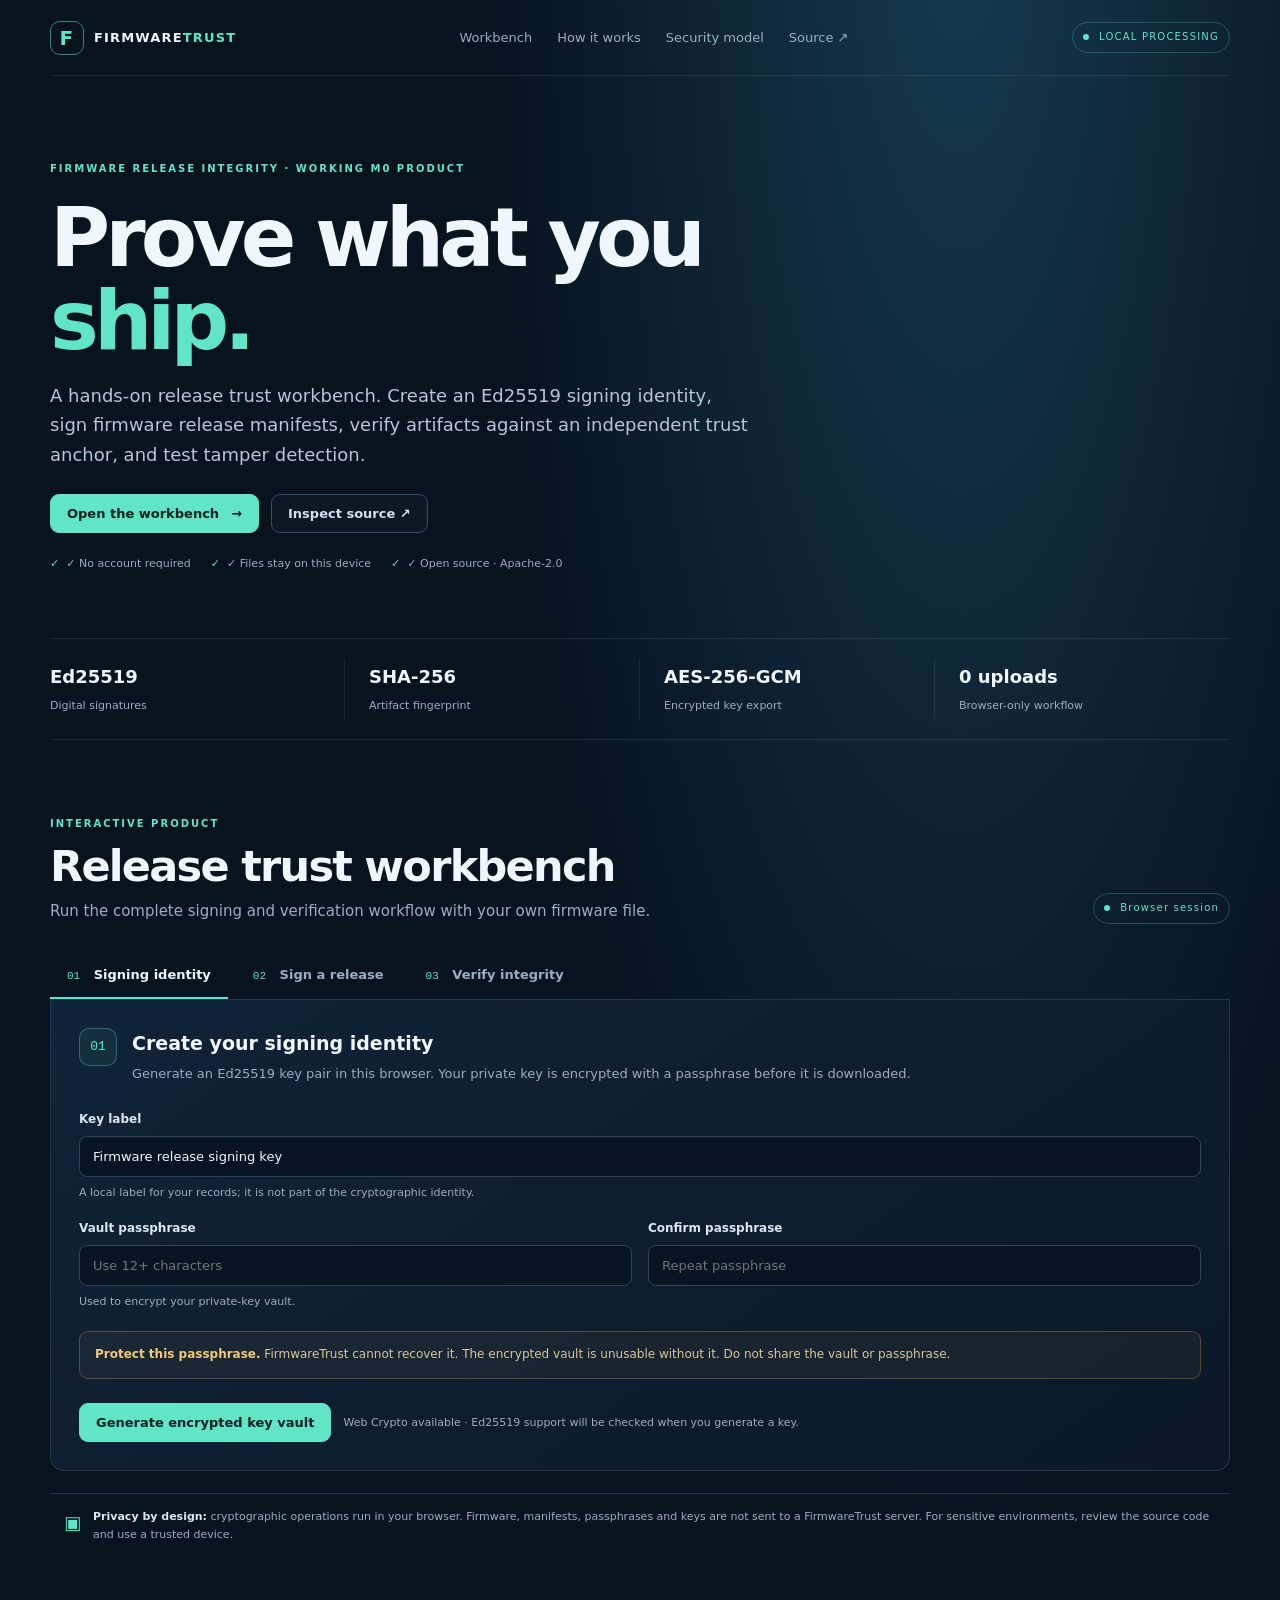
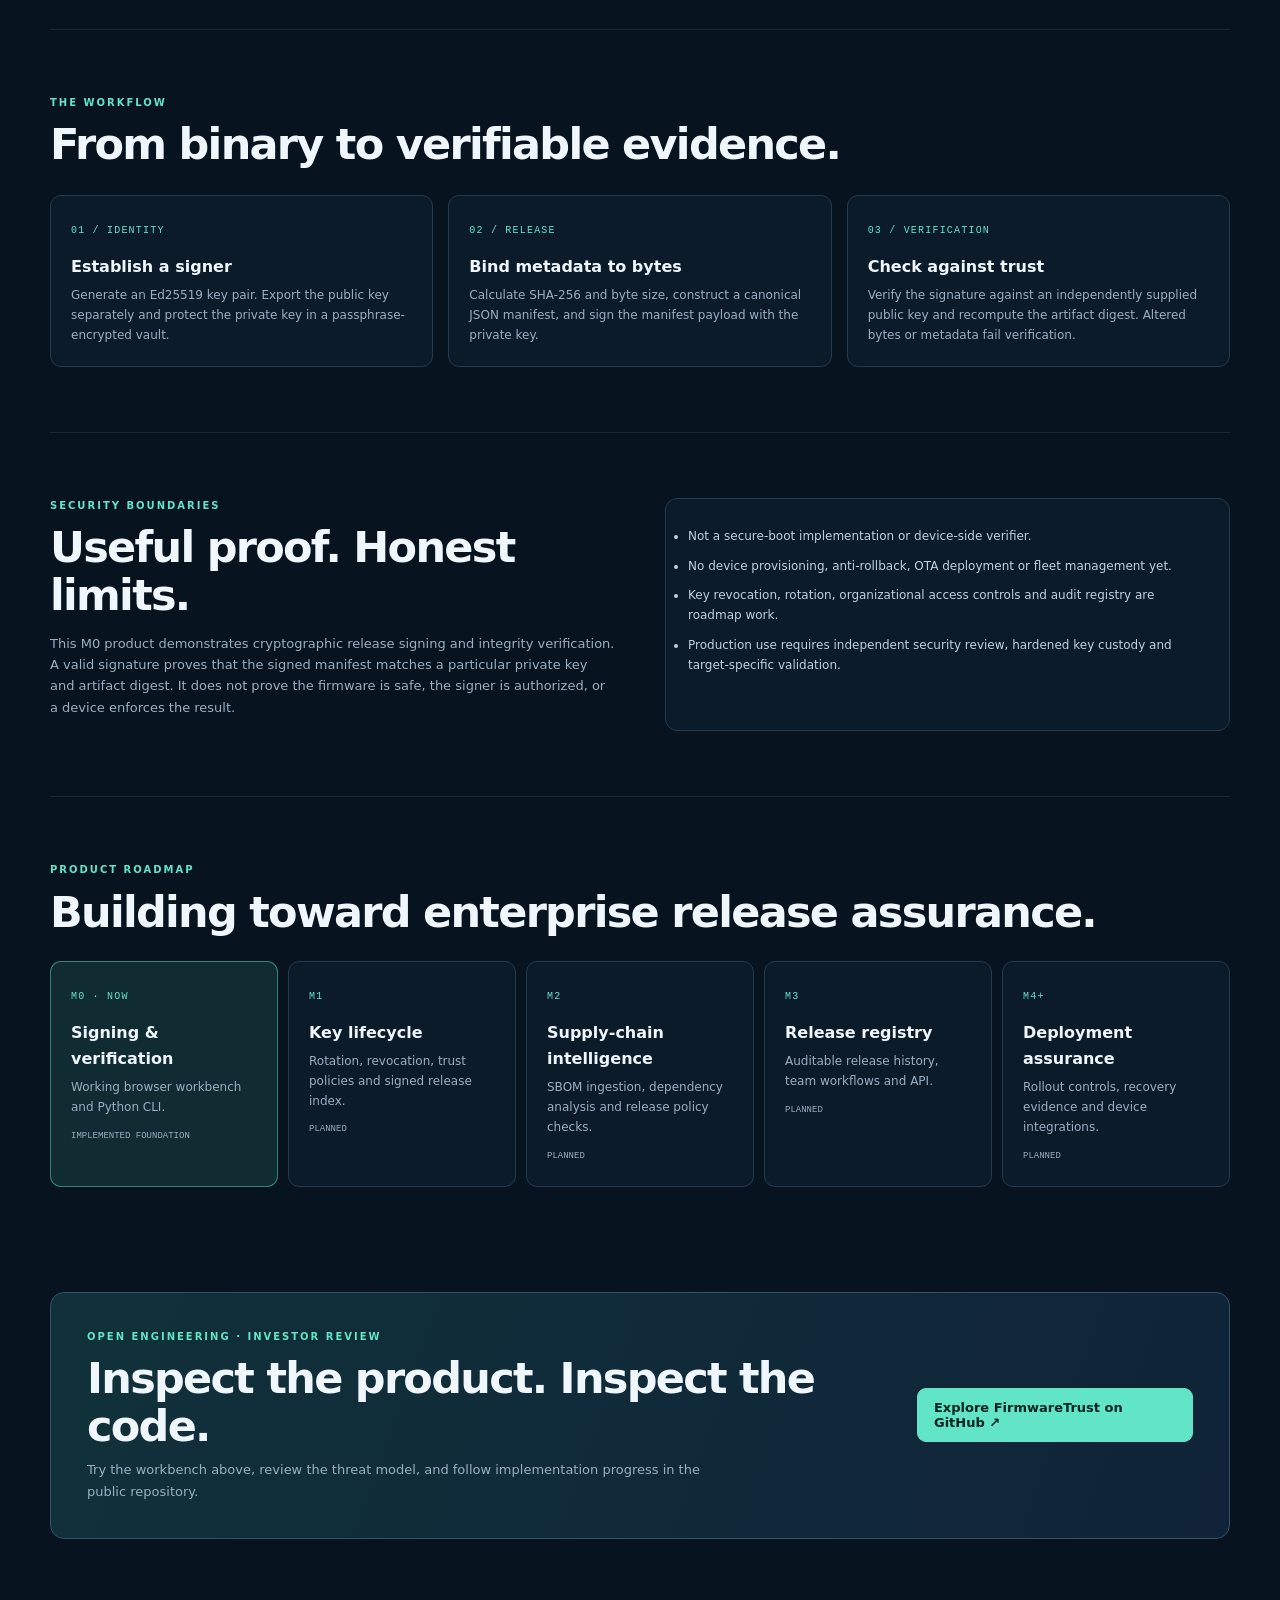
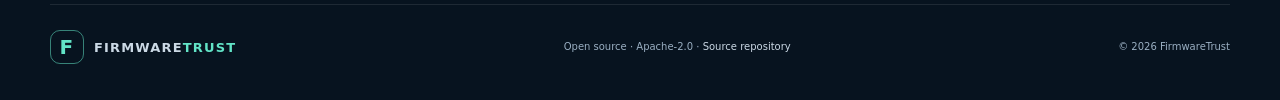
==== commit 39c2f8a8: "feat: add one-click sample release onboarding" ====
--- a/index.html
+++ b/index.html
@@ -62,7 +62,7 @@
       <label class="field full">Signed manifest (.json) <input id="verify-manifest" type="file" accept=".json,application/json"></label>
       <label class="field full">Trusted public key (.pem) <input id="verify-public" type="file" accept=".pem,.pub,text/plain"></label>
     </div>
-    <div class="actions"><button class="btn primary" id="verify-release">Verify release</button><button class="btn ghost" id="tamper-test" disabled>Run tamper-detection test</button></div>
+    <div class="actions"><button class="btn primary" id="verify-release">Verify release</button><button class="btn ghost" id="load-demo">Load sample release</button><button class="btn ghost" id="tamper-test" disabled>Run tamper-detection test</button></div><p class="hint">New here? Load a self-contained sample release generated with a temporary in-memory key, then verify it and run the tamper test.</p>
     <div class="result hidden" id="verify-result" aria-live="polite"></div>
     <div class="result hidden" id="tamper-result" aria-live="polite"></div>
   </section>
--- a/styles.css
+++ b/styles.css
@@ -1 +1 @@
-:root{color-scheme:dark;--bg:#07131f;--panel:#0d1d2c;--panel2:#102438;--line:#233a4e;--muted:#9aafc2;--text:#eff6fc;--teal:#62e4c7;--blue:#85baff;--amber:#f4c979;--red:#ff8585;--green:#72e3ad}*{box-sizing:border-box}html{scroll-behavior:smooth}body{margin:0;background:radial-gradient(ellipse at 75% -5%,#163a50 0,transparent 35%),var(--bg);color:var(--text);font:15px/1.65 Inter,ui-sans-serif,system-ui,-apple-system,"Segoe UI",sans-serif}a{color:inherit;text-decoration:none}.topbar,main,footer{width:min(1180px,calc(100% - 44px));margin:auto}.topbar{height:76px;display:flex;align-items:center;justify-content:space-between;border-bottom:1px solid #ffffff16}.brand{display:flex;align-items:center;gap:10px;font-weight:800;letter-spacing:.09em;font-size:13px}.brandmark{width:34px;height:34px;border:1px solid #62e4c788;color:var(--teal);border-radius:10px;display:grid;place-items:center;font-size:20px}.accent{color:var(--teal)}nav{display:flex;gap:25px;color:var(--muted);font-size:13px}nav a:hover,footer a:hover{color:var(--teal)}.local-pill,.status-chip{font-size:10px;letter-spacing:.12em;color:var(--teal);border:1px solid #62e4c744;padding:6px 10px;border-radius:40px}.local-pill i,.status-chip i{display:inline-block;width:6px;height:6px;border-radius:50%;background:var(--teal);margin-right:6px}.hero{padding:85px 0 65px}.eyebrow{font-size:10px;letter-spacing:.2em;color:var(--teal);font-weight:800}.hero h1{font-size:clamp(48px,8vw,82px);line-height:1.02;letter-spacing:-.06em;margin:18px 0}.hero h1 span{color:var(--teal)}.hero-copy{max-width:700px;color:#b6c7d6;font-size:18px}.hero-actions,.actions{display:flex;align-items:center;gap:12px;flex-wrap:wrap;margin-top:24px}.btn{border:1px solid #62e4c766;background:#62e4c711;color:var(--teal);padding:11px 16px;border-radius:9px;font:700 13px inherit;cursor:pointer;display:inline-flex;gap:12px;align-items:center;justify-content:center}.btn.primary{background:var(--teal);color:#05231f;border-color:var(--teal)}.btn.ghost{border-color:#345068;color:#d1e2ef;background:#ffffff05}.btn:disabled{opacity:.4;cursor:not-allowed}.btn:hover:not(:disabled){filter:brightness(1.1);transform:translateY(-1px)}.trustline{display:flex;gap:20px;flex-wrap:wrap;margin-top:22px;color:var(--muted);font-size:11px}.trustline span:before{content:"✓";color:var(--teal);margin-right:7px}.metrics{border-block:1px solid #ffffff18;display:grid;grid-template-columns:repeat(4,1fr);padding:20px 0}.metrics div{padding:3px 24px;border-right:1px solid #ffffff16}.metrics div:first-child{padding-left:0}.metrics div:last-child{border:0}.metrics b{display:block;font-size:18px}.metrics span{font-size:11px;color:var(--muted)}.workbench{padding:76px 0 70px}.section-heading{display:flex;align-items:end;justify-content:space-between;gap:20px;margin-bottom:28px}.section-heading h2,.explain h2,.security h2,.roadmap h2,.closing h2{font-size:clamp(29px,4vw,43px);line-height:1.12;letter-spacing:-.04em;margin:9px 0}.section-heading p,.explain>p,.closing p{color:var(--muted);margin:0}.steps-nav{display:flex;border-bottom:1px solid var(--line);gap:8px}.step-tab{background:transparent;border:0;border-bottom:2px solid transparent;color:var(--muted);padding:15px 17px;font:600 13px inherit;cursor:pointer}.step-tab span{color:var(--teal);font:11px ui-monospace,monospace;margin-right:9px}.step-tab.active{color:var(--text);border-color:var(--teal)}.panel{background:linear-gradient(145deg,#102338,#0b1927);border:1px solid var(--line);border-top:0;border-radius:0 0 14px 14px;padding:28px}.panel[hidden]{display:none}.panel-intro{display:flex;gap:15px;align-items:flex-start;margin-bottom:25px}.step-icon{width:38px;height:38px;flex:0 0 38px;border:1px solid #62e4c755;background:#62e4c711;color:var(--teal);border-radius:10px;display:grid;place-items:center;font:13px ui-monospace,monospace}.panel h3{margin:0 0 4px;font-size:19px}.panel-intro p{margin:0;color:var(--muted);font-size:13px}.form-grid{display:grid;grid-template-columns:1fr 1fr;gap:16px}.field{display:flex;flex-direction:column;gap:7px;color:#dbe8f2;font-size:12px;font-weight:650}.field.full{grid-column:1/-1}.field input{width:100%;padding:12px 13px;background:#071522;border:1px solid #2b455b;border-radius:8px;color:var(--text);font:13px inherit;outline:none}.field input:focus{border-color:var(--teal);box-shadow:0 0 0 3px #62e4c71a}.field input[type=file]{font-size:12px}.field small{font-weight:400;color:var(--muted);font-size:11px}.callout{padding:13px 15px;border-radius:9px;font-size:12px;margin-top:20px}.warning{border:1px solid #b38a4466;background:#f4c9790c;color:#d8c69f}.warning b{color:var(--amber)}.hint{font-size:11px;color:var(--muted)}.result{margin-top:22px;padding:18px;border:1px solid var(--line);background:#071522;border-radius:10px;font-size:12px;overflow-wrap:anywhere}.result.success{border-color:#55c99888}.result.failure{border-color:#e57b7b88}.result h4{font-size:14px;margin:0 0 8px}.result p{color:var(--muted);margin:5px 0}.result code{color:var(--teal);font:11px ui-monospace,monospace;word-break:break-all}.result .download{display:inline-flex;margin:10px 10px 0 0;color:var(--teal);text-decoration:underline;text-underline-offset:3px}.hidden{display:none!important}.privacy-foot{margin-top:22px;padding:14px;border-top:1px solid var(--line);display:flex;gap:12px;color:var(--muted);font-size:11px}.privacy-foot b{color:#dce9f3}.lock{color:var(--teal);font-size:18px}.explain,.security,.roadmap{padding:65px 0;border-top:1px solid #ffffff16}.explain-grid{display:grid;grid-template-columns:repeat(3,1fr);gap:15px;margin-top:27px}.explain-grid article,.roadmap-grid>div{padding:20px;border:1px solid var(--line);background:#0c1b2a;border-radius:11px}.explain-grid article>span,.roadmap-grid b{font:10px ui-monospace,monospace;color:var(--teal);letter-spacing:.12em}.explain-grid h3,.roadmap-grid h3{font-size:16px;margin:13px 0 6px}.explain-grid p,.roadmap-grid p{font-size:12px;color:var(--muted);margin:0}.security{display:grid;grid-template-columns:1fr 1fr;gap:50px}.security p{color:var(--muted);font-size:13px}.security ul{margin:0;padding:18px 22px;background:#0c1b2a;border:1px solid var(--line);border-radius:12px;color:#c1d0dc;font-size:12px}.security li{margin:10px 0}.roadmap-grid{display:grid;grid-template-columns:repeat(5,1fr);gap:10px;margin-top:25px}.roadmap-grid span{display:inline-block;margin-top:13px;color:var(--muted);font:9px ui-monospace,monospace}.roadmap-grid .road-current{border-color:#62e4c777;background:#102b32}.closing{padding:36px;border:1px solid #31536a;border-radius:14px;background:linear-gradient(110deg,#10313a,#102338);display:flex;justify-content:space-between;align-items:center;gap:25px;margin:40px 0 65px}.closing p{font-size:13px;max-width:630px}footer{border-top:1px solid #ffffff18;padding:25px 0 35px;display:flex;align-items:center;justify-content:space-between;color:var(--muted);font-size:10px}footer a{color:#cbd9e5}@media(max-width:800px){nav{display:none}.hero{padding:60px 0 48px}.metrics{grid-template-columns:repeat(2,1fr);gap:15px}.metrics div:nth-child(2){border:0}.metrics div:nth-child(3){padding-left:0}.explain-grid{grid-template-columns:1fr}.roadmap-grid{grid-template-columns:repeat(2,1fr)}.security{grid-template-columns:1fr;gap:15px}.closing{align-items:flex-start;flex-direction:column}}@media(max-width:540px){.topbar,main,footer{width:calc(100% - 28px)}.local-pill{font-size:8px}.hero h1{font-size:52px}.metrics div{padding:5px 10px}.section-heading{align-items:flex-start;flex-direction:column}.panel{padding:17px}.form-grid{grid-template-columns:1fr}.field.full{grid-column:auto}.step-tab{padding:12px 8px;font-size:11px}.roadmap-grid{grid-template-columns:1fr}.closing{padding:22px}footer{align-items:flex-start;flex-direction:column;gap:12px}}+:root{color-scheme:dark;--bg:#07131f;--panel:#0d1d2c;--panel2:#102438;--line:#233a4e;--muted:#9aafc2;--text:#eff6fc;--teal:#62e4c7;--blue:#85baff;--amber:#f4c979;--red:#ff8585;--green:#72e3ad}*{box-sizing:border-box}html{scroll-behavior:smooth}body{margin:0;background:radial-gradient(ellipse at 75% -5%,#163a50 0,transparent 35%),var(--bg);color:var(--text);font:15px/1.65 Inter,ui-sans-serif,system-ui,-apple-system,"Segoe UI",sans-serif}a{color:inherit;text-decoration:none}.topbar,main,footer{width:min(1180px,calc(100% - 44px));margin:auto}.topbar{height:76px;display:flex;align-items:center;justify-content:space-between;border-bottom:1px solid #ffffff16}.brand{display:flex;align-items:center;gap:10px;font-weight:800;letter-spacing:.09em;font-size:13px}.brandmark{width:34px;height:34px;border:1px solid #62e4c788;color:var(--teal);border-radius:10px;display:grid;place-items:center;font-size:20px}.accent{color:var(--teal)}nav{display:flex;gap:25px;color:var(--muted);font-size:13px}nav a:hover,footer a:hover{color:var(--teal)}.local-pill,.status-chip{font-size:10px;letter-spacing:.12em;color:var(--teal);border:1px solid #62e4c744;padding:6px 10px;border-radius:40px}.local-pill i,.status-chip i{display:inline-block;width:6px;height:6px;border-radius:50%;background:var(--teal);margin-right:6px}.hero{padding:85px 0 65px}.eyebrow{font-size:10px;letter-spacing:.2em;color:var(--teal);font-weight:800}.hero h1{font-size:clamp(48px,8vw,82px);line-height:1.02;letter-spacing:-.06em;margin:18px 0}.hero h1 span{color:var(--teal)}.hero-copy{max-width:700px;color:#b6c7d6;font-size:18px}.hero-actions,.actions{display:flex;align-items:center;gap:12px;flex-wrap:wrap;margin-top:24px}.btn{border:1px solid #62e4c766;background:#62e4c711;color:var(--teal);padding:11px 16px;border-radius:9px;font:700 13px Inter,ui-sans-serif,system-ui,sans-serif;cursor:pointer;display:inline-flex;gap:12px;align-items:center;justify-content:center}.btn.primary{background:var(--teal);color:#05231f;border-color:var(--teal)}.btn.ghost{border-color:#345068;color:#d1e2ef;background:#ffffff05}.btn:disabled{opacity:.4;cursor:not-allowed}.btn:hover:not(:disabled){filter:brightness(1.1);transform:translateY(-1px)}.trustline{display:flex;gap:20px;flex-wrap:wrap;margin-top:22px;color:var(--muted);font-size:11px}.trustline span:before{content:"✓";color:var(--teal);margin-right:7px}.metrics{border-block:1px solid #ffffff18;display:grid;grid-template-columns:repeat(4,1fr);padding:20px 0}.metrics div{padding:3px 24px;border-right:1px solid #ffffff16}.metrics div:first-child{padding-left:0}.metrics div:last-child{border:0}.metrics b{display:block;font-size:18px}.metrics span{font-size:11px;color:var(--muted)}.workbench{padding:76px 0 70px}.section-heading{display:flex;align-items:end;justify-content:space-between;gap:20px;margin-bottom:28px}.section-heading h2,.explain h2,.security h2,.roadmap h2,.closing h2{font-size:clamp(29px,4vw,43px);line-height:1.12;letter-spacing:-.04em;margin:9px 0}.section-heading p,.explain>p,.closing p{color:var(--muted);margin:0}.steps-nav{display:flex;border-bottom:1px solid var(--line);gap:8px}.step-tab{background:transparent;border:0;border-bottom:2px solid transparent;color:var(--muted);padding:15px 17px;font:600 13px Inter,ui-sans-serif,system-ui,sans-serif;cursor:pointer}.step-tab span{color:var(--teal);font:11px ui-monospace,monospace;margin-right:9px}.step-tab.active{color:var(--text);border-color:var(--teal)}.panel{background:linear-gradient(145deg,#102338,#0b1927);border:1px solid var(--line);border-top:0;border-radius:0 0 14px 14px;padding:28px}.panel[hidden]{display:none}.panel-intro{display:flex;gap:15px;align-items:flex-start;margin-bottom:25px}.step-icon{width:38px;height:38px;flex:0 0 38px;border:1px solid #62e4c755;background:#62e4c711;color:var(--teal);border-radius:10px;display:grid;place-items:center;font:13px ui-monospace,monospace}.panel h3{margin:0 0 4px;font-size:19px}.panel-intro p{margin:0;color:var(--muted);font-size:13px}.form-grid{display:grid;grid-template-columns:1fr 1fr;gap:16px}.field{display:flex;flex-direction:column;gap:7px;color:#dbe8f2;font-size:12px;font-weight:650}.field.full{grid-column:1/-1}.field input{width:100%;padding:12px 13px;background:#071522;border:1px solid #2b455b;border-radius:8px;color:var(--text);font:13px Inter,ui-sans-serif,system-ui,sans-serif;outline:none}.field input:focus{border-color:var(--teal);box-shadow:0 0 0 3px #62e4c71a}.field input[type=file]{font-size:12px}.field small{font-weight:400;color:var(--muted);font-size:11px}.callout{padding:13px 15px;border-radius:9px;font-size:12px;margin-top:20px}.warning{border:1px solid #b38a4466;background:#f4c9790c;color:#d8c69f}.warning b{color:var(--amber)}.hint{font-size:11px;color:var(--muted)}.result{margin-top:22px;padding:18px;border:1px solid var(--line);background:#071522;border-radius:10px;font-size:12px;overflow-wrap:anywhere}.result.success{border-color:#55c99888}.result.failure{border-color:#e57b7b88}.result h4{font-size:14px;margin:0 0 8px}.result p{color:var(--muted);margin:5px 0}.result code{color:var(--teal);font:11px ui-monospace,monospace;word-break:break-all}.result .download{display:inline-flex;margin:10px 10px 0 0;color:var(--teal);text-decoration:underline;text-underline-offset:3px}.hidden{display:none!important}.privacy-foot{margin-top:22px;padding:14px;border-top:1px solid var(--line);display:flex;gap:12px;color:var(--muted);font-size:11px}.privacy-foot b{color:#dce9f3}.lock{color:var(--teal);font-size:18px}.explain,.security,.roadmap{padding:65px 0;border-top:1px solid #ffffff16}.explain-grid{display:grid;grid-template-columns:repeat(3,1fr);gap:15px;margin-top:27px}.explain-grid article,.roadmap-grid>div{padding:20px;border:1px solid var(--line);background:#0c1b2a;border-radius:11px}.explain-grid article>span,.roadmap-grid b{font:10px ui-monospace,monospace;color:var(--teal);letter-spacing:.12em}.explain-grid h3,.roadmap-grid h3{font-size:16px;margin:13px 0 6px}.explain-grid p,.roadmap-grid p{font-size:12px;color:var(--muted);margin:0}.security{display:grid;grid-template-columns:1fr 1fr;gap:50px}.security p{color:var(--muted);font-size:13px}.security ul{margin:0;padding:18px 22px;background:#0c1b2a;border:1px solid var(--line);border-radius:12px;color:#c1d0dc;font-size:12px}.security li{margin:10px 0}.roadmap-grid{display:grid;grid-template-columns:repeat(5,1fr);gap:10px;margin-top:25px}.roadmap-grid span{display:inline-block;margin-top:13px;color:var(--muted);font:9px ui-monospace,monospace}.roadmap-grid .road-current{border-color:#62e4c777;background:#102b32}.closing{padding:36px;border:1px solid #31536a;border-radius:14px;background:linear-gradient(110deg,#10313a,#102338);display:flex;justify-content:space-between;align-items:center;gap:25px;margin:40px 0 65px}.closing p{font-size:13px;max-width:630px}footer{border-top:1px solid #ffffff18;padding:25px 0 35px;display:flex;align-items:center;justify-content:space-between;color:var(--muted);font-size:10px}footer a{color:#cbd9e5}@media(max-width:800px){nav{display:none}.hero{padding:60px 0 48px}.metrics{grid-template-columns:repeat(2,1fr);gap:15px}.metrics div:nth-child(2){border:0}.metrics div:nth-child(3){padding-left:0}.explain-grid{grid-template-columns:1fr}.roadmap-grid{grid-template-columns:repeat(2,1fr)}.security{grid-template-columns:1fr;gap:15px}.closing{align-items:flex-start;flex-direction:column}}@media(max-width:540px){.topbar,main,footer{width:calc(100% - 28px)}.local-pill{font-size:8px}.hero h1{font-size:52px}.metrics div{padding:5px 10px}.section-heading{align-items:flex-start;flex-direction:column}.panel{padding:17px}.form-grid{grid-template-columns:1fr}.field.full{grid-column:auto}.step-tab{padding:12px 8px;font-size:11px}.roadmap-grid{grid-template-columns:1fr}.closing{padding:22px}footer{align-items:flex-start;flex-direction:column;gap:12px}}
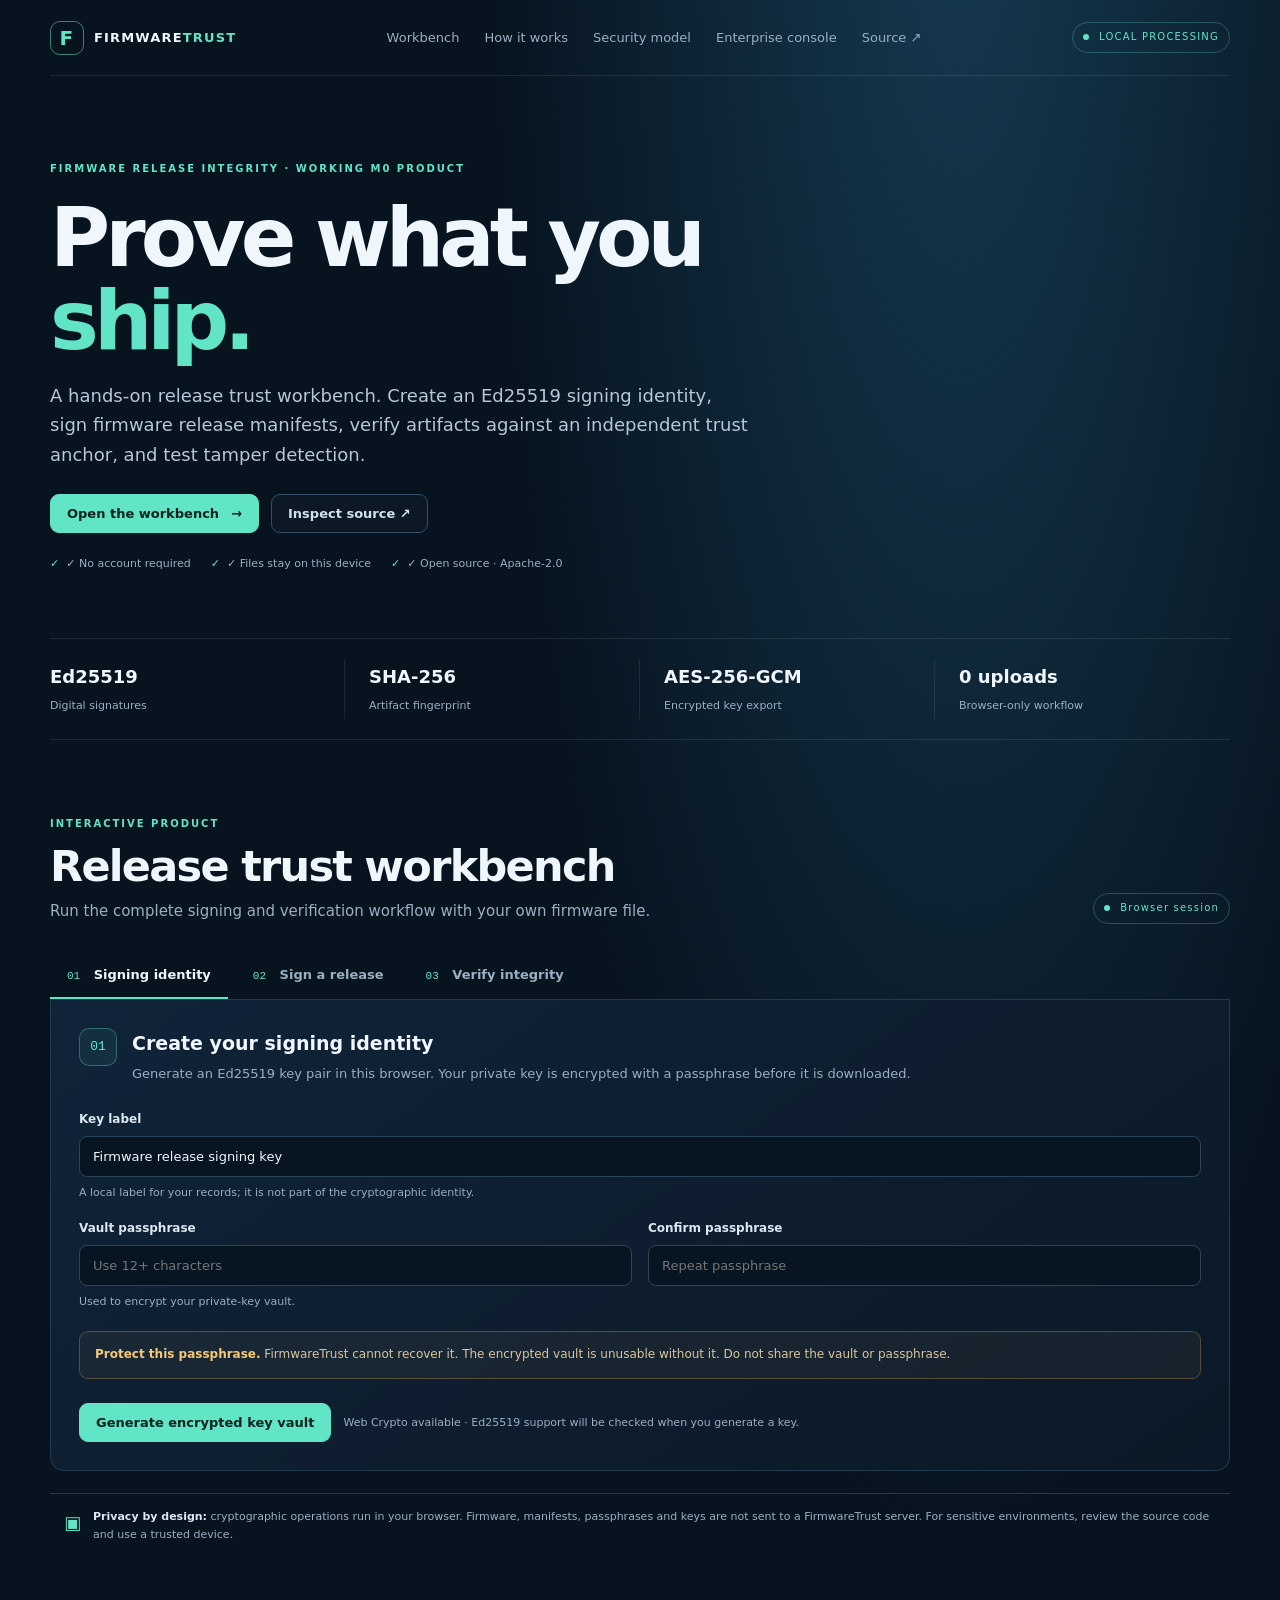
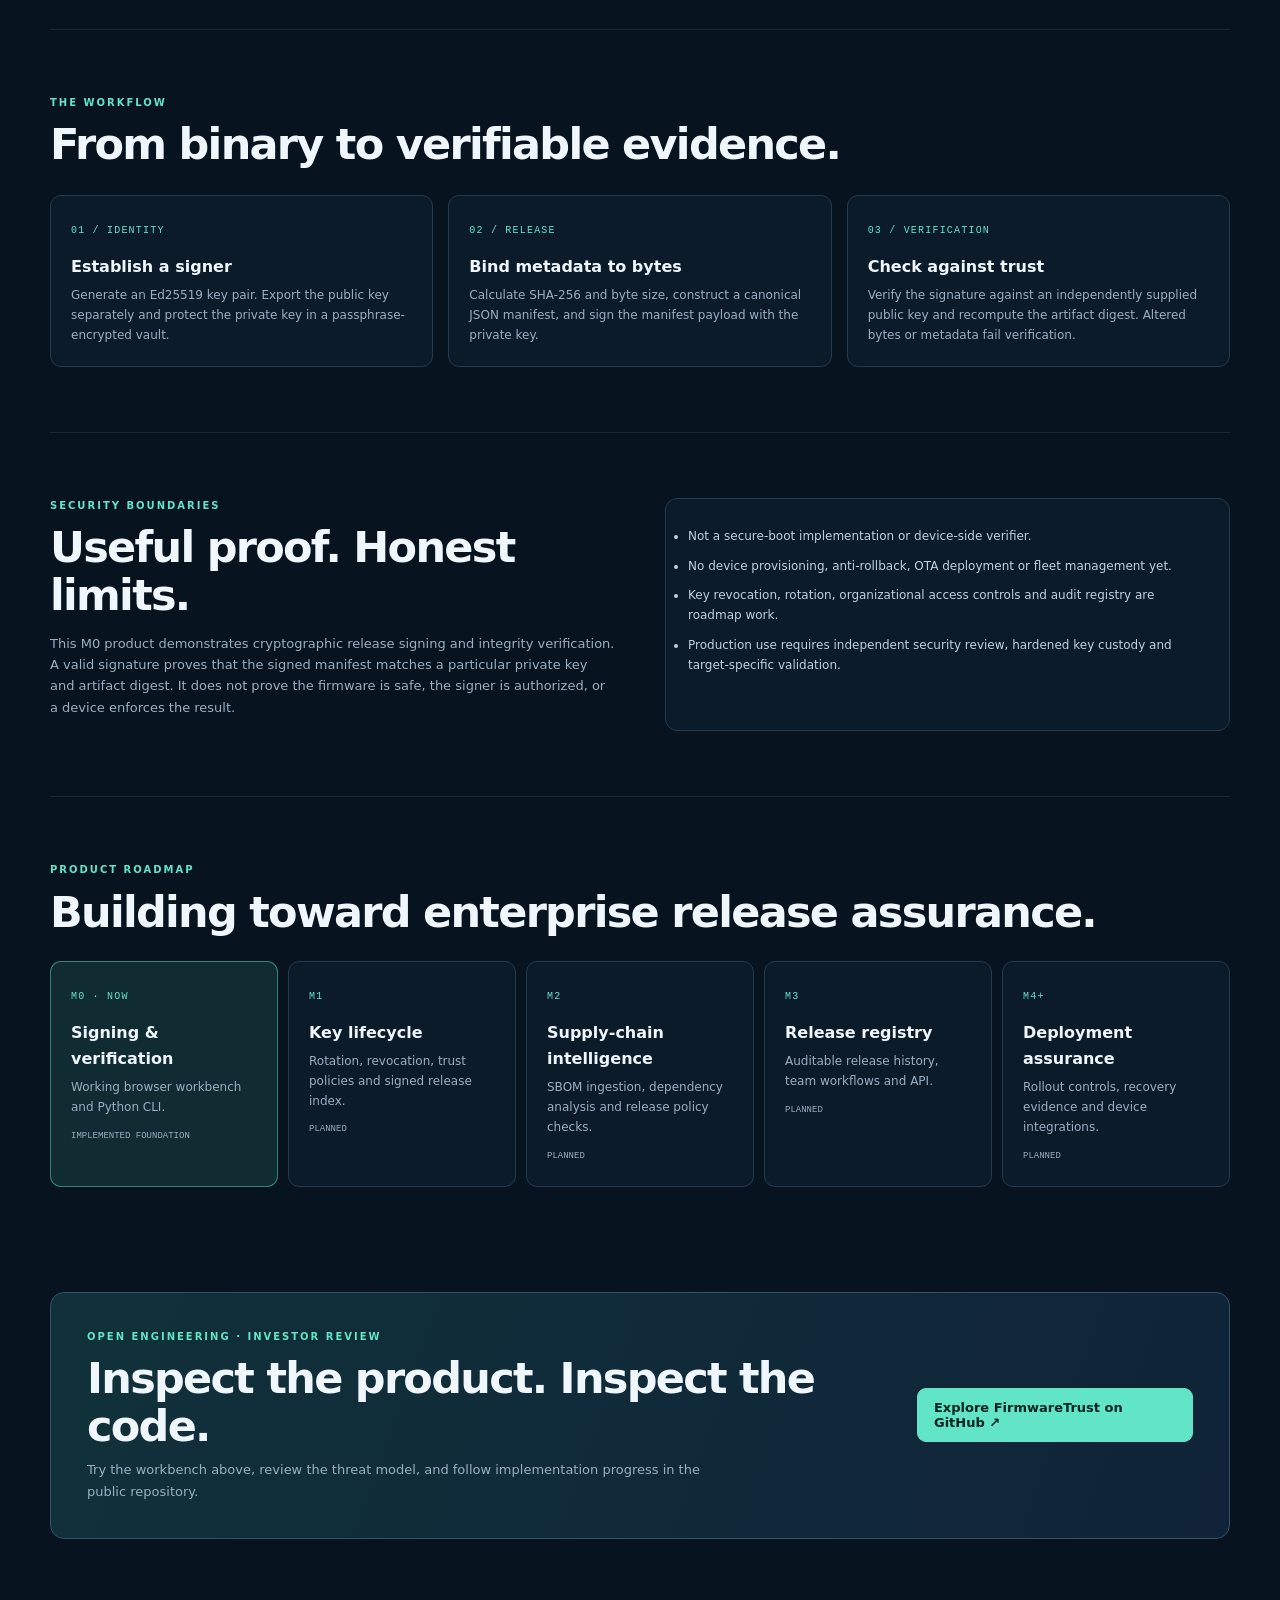
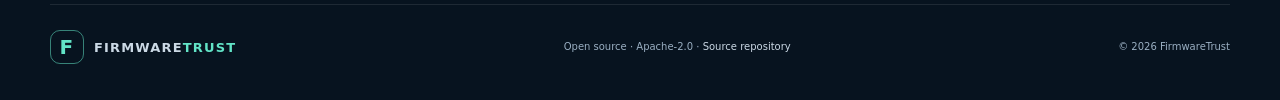
==== commit 89b0896b: "Link public workbench to enterprise console" ====
--- a/index.html
+++ b/index.html
@@ -13,7 +13,7 @@
 <body>
 <header class="topbar">
   <a class="brand" href="/" aria-label="FirmwareTrust home"><span class="brandmark">F</span><span>FIRMWARE<span class="accent">TRUST</span></span></a>
-  <nav><a href="#workbench">Workbench</a><a href="#how">How it works</a><a href="#boundaries">Security model</a><a href="https://github.com/yobi369/FirmwareTrust" target="_blank" rel="noreferrer">Source ↗</a></nav>
+  <nav><a href="#workbench">Workbench</a><a href="#how">How it works</a><a href="#boundaries">Security model</a><a href="/enterprise.html">Enterprise console</a><a href="https://github.com/yobi369/FirmwareTrust" target="_blank" rel="noreferrer">Source ↗</a></nav>
   <span class="local-pill"><i></i> LOCAL PROCESSING</span>
 </header>
 <main>
